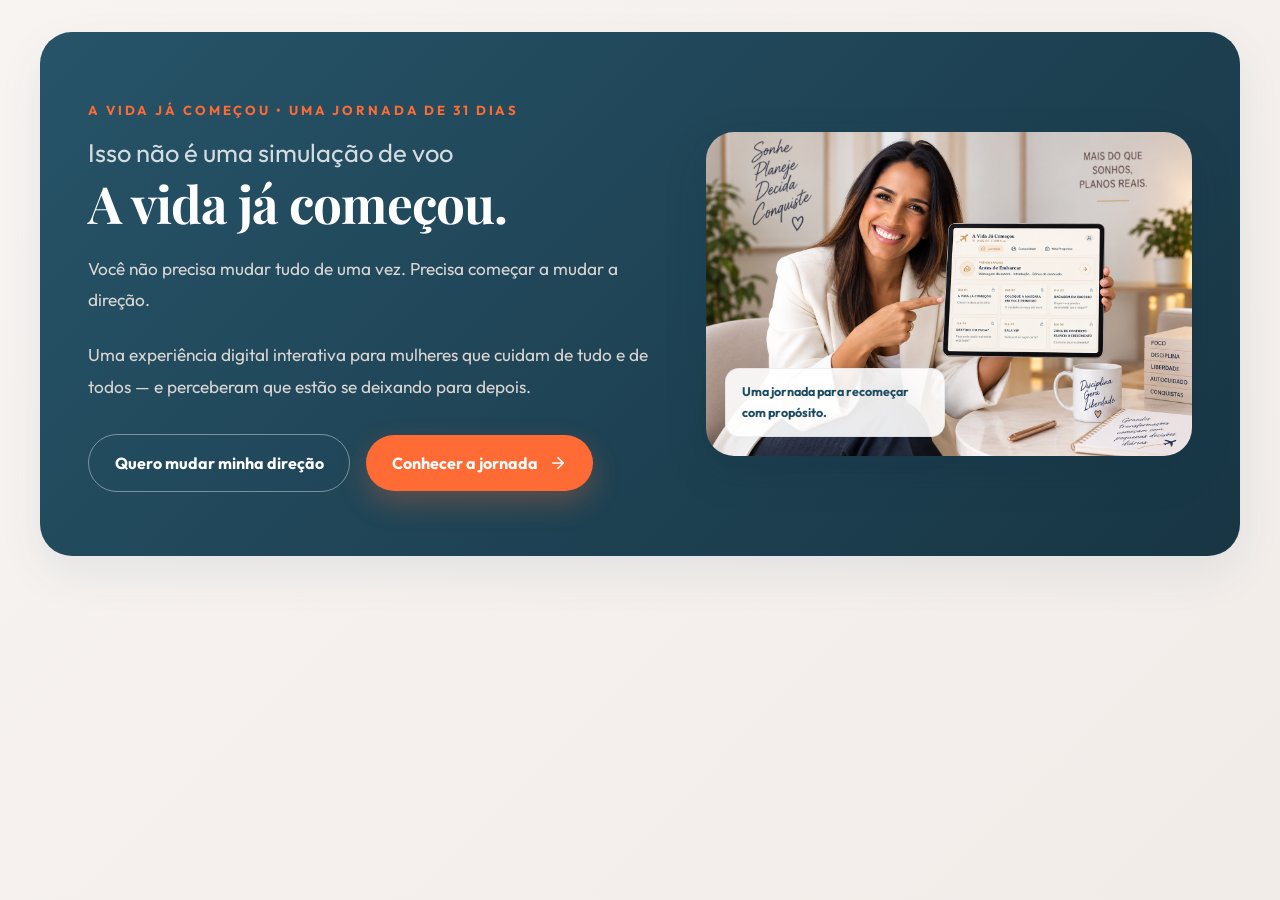
==== a-vida-ja-comecou.html @ b3e2e13f "cria seção 1 da página A Vida já Começou" ====
<!DOCTYPE html>
<html lang="pt-BR">
<head>
  <meta charset="UTF-8">
  <meta name="viewport" content="width=device-width, initial-scale=1.0">
  <title>A Vida já Começou</title>
  <link rel="preconnect" href="https://fonts.googleapis.com">
  <link rel="preconnect" href="https://fonts.gstatic.com" crossorigin>
  <link href="https://fonts.googleapis.com/css2?family=Outfit:wght@300;400;500;600;700;800&family=Playfair+Display:wght@600;700;800&display=swap" rel="stylesheet">
  <link rel="stylesheet" href="css/style.css">
  <style>
    :root {
      --accent: #FF6B35;
      --charcoal: #1E4D63;
      --charcoal-deep: #0F2E3D;
      --parchment: #F2E9E4;
      --parchment-light: #FAF6F4;
      --text-body: #2B4552;
      --text-muted: #5B7280;
      --white: #FFFFFF;
      --shadow-soft: 0 18px 45px rgba(30, 77, 99, 0.08);
    }

    * {
      box-sizing: border-box;
    }

    html {
      scroll-behavior: smooth;
    }

    body {
      margin: 0;
      font-family: 'Outfit', sans-serif;
      background: linear-gradient(135deg, #f8f4f2 0%, #f1ece8 100%);
      color: var(--text-body);
    }

    a {
      text-decoration: none;
    }

    .journey-page {
      min-height: 100vh;
      padding: 2rem 1.5rem 4rem;
    }

    .container-journey {
      max-width: 1200px;
      margin: 0 auto;
    }

    .journey-hero {
      background: linear-gradient(135deg, rgba(30, 77, 99, 0.96), rgba(15, 46, 61, 0.96));
      border-radius: 32px;
      padding: 4rem 3rem;
      box-shadow: var(--shadow-soft);
      overflow: hidden;
    }

    .journey-grid {
      display: grid;
      grid-template-columns: 1.08fr 0.92fr;
      gap: 3rem;
      align-items: center;
    }

    .journey-label {
      display: inline-block;
      margin-bottom: 1.1rem;
      font-size: 0.82rem;
      letter-spacing: 0.22em;
      text-transform: uppercase;
      font-weight: 700;
      color: var(--accent);
    }

    .journey-title {
      margin: 0;
      color: var(--white);
      font-family: 'Playfair Display', Georgia, serif;
      font-weight: 700;
      line-height: 1.08;
      letter-spacing: -0.04em;
    }

    .journey-title .lead {
      display: block;
      font-size: clamp(1.1rem, 2vw, 1.6rem);
      font-family: 'Outfit', sans-serif;
      letter-spacing: 0;
      font-weight: 400;
      color: rgba(255, 255, 255, 0.8);
      margin-bottom: 0.7rem;
    }

    .journey-title .main {
      display: block;
      font-size: clamp(2.2rem, 4vw, 4rem);
      color: var(--white);
      line-height: 1;
    }

    .journey-copy {
      margin-top: 1.5rem;
      max-width: 580px;
      color: rgba(242, 233, 228, 0.88);
      font-size: 1.08rem;
      line-height: 1.8;
    }

    .journey-copy strong {
      color: var(--white);
      font-weight: 700;
    }

    .journey-cta-wrap {
      margin-top: 2rem;
      display: flex;
      align-items: center;
      gap: 1rem;
      flex-wrap: wrap;
    }

    .journey-cta-group {
      display: flex;
      align-items: center;
      gap: 1rem;
      flex-wrap: wrap;
    }

    .journey-cta-text {
      font-size: 1.05rem;
      font-weight: 600;
      color: var(--white);
      letter-spacing: 0.01em;
    }

    .journey-button,
    .journey-button-secondary {
      display: inline-flex;
      align-items: center;
      justify-content: center;
      gap: 0.7rem;
      padding: 0.95rem 1.6rem;
      border-radius: 999px;
      font-weight: 700;
      transition: transform 0.25s ease, box-shadow 0.25s ease;
    }

    .journey-button {
      background: var(--accent);
      color: var(--white);
      box-shadow: 0 12px 28px rgba(255, 107, 53, 0.28);
    }

    .journey-button-secondary {
      background: transparent;
      border: 1px solid rgba(255, 255, 255, 0.4);
      color: var(--white);
    }

    .journey-button:hover,
    .journey-button-secondary:hover {
      transform: translateY(-2px);
    }

    .journey-button:hover {
      box-shadow: 0 18px 34px rgba(255, 107, 53, 0.35);
    }

    .journey-button-secondary:hover {
      background: rgba(255, 255, 255, 0.06);
    }

    .journey-visual {
      position: relative;
    }

    .journey-visual img {
      width: 100%;
      height: auto;
      max-height: 520px;
      object-fit: contain;
      border-radius: 28px;
      display: block;
      box-shadow: 0 16px 42px rgba(15, 46, 61, 0.18);
    }

    .journey-badge {
      position: absolute;
      left: 1.2rem;
      bottom: 1.2rem;
      background: rgba(255, 255, 255, 0.9);
      border: 1px solid rgba(30, 77, 99, 0.08);
      color: var(--charcoal);
      border-radius: 14px;
      padding: 0.8rem 1rem;
      font-size: 0.78rem;
      font-weight: 700;
      max-width: 220px;
      box-shadow: 0 10px 32px rgba(30, 77, 99, 0.08);
    }

    @media (max-width: 980px) {
      .journey-grid {
        grid-template-columns: 1fr;
      }

      .journey-visual {
        order: -1;
      }
    }

    @media (max-width: 640px) {
      .journey-hero {
        padding: 2.5rem 1.25rem;
      }

      .journey-cta-wrap,
      .journey-cta-group {
        align-items: flex-start;
        flex-direction: column;
      }

      .journey-button,
      .journey-button-secondary {
        width: 100%;
      }
    }
  </style>
</head>
<body>
  <main class="journey-page">
    <div class="container-journey">
      <section class="journey-hero">
        <div class="journey-grid">
          <div class="journey-copy-wrap">
            <span class="journey-label">A vida já começou • uma jornada de 31 dias</span>

            <h1 class="journey-title">
              <span class="lead">Isso não é uma simulação de voo</span>
              <span class="main">A vida já começou.</span>
            </h1>

            <p class="journey-copy">
              Você não precisa mudar tudo de uma vez. Precisa começar a mudar a direção.
            </p>

            <p class="journey-copy">
              Uma experiência digital interativa para mulheres que cuidam de tudo e de todos — e perceberam que estão se deixando para depois.
            </p>

            <div class="journey-cta-wrap">
              <div class="journey-cta-group">
                <a href="#escolha-seu-ponto-de-partida" class="journey-button-secondary">
                  <span>Quero mudar minha direção</span>
                </a>
              </div>

              <a href="#a-jornada" class="journey-button">
                <span>Conhecer a jornada</span>
                <svg width="18" height="18" viewBox="0 0 24 24" fill="none" stroke="currentColor" stroke-width="2.2" stroke-linecap="round" stroke-linejoin="round" aria-hidden="true">
                  <line x1="5" y1="12" x2="19" y2="12"></line>
                  <polyline points="12 5 19 12 12 19"></polyline>
                </svg>
              </a>
            </div>
          </div>

          <div class="journey-visual">
            <img src="images/daiane-rosa-autora.png" alt="Daiane Rosa, autora e idealizadora da jornada A Vida já Começou">
            <div class="journey-badge">Uma jornada para recomeçar com propósito.</div>
          </div>
        </div>
      </section>
    </div>
  </main>
</body>
</html>
---- css/style.css ----
:root {
  --accent: #FF6B35;
  --accent-text: #D04F1D;
  --accent-contrast: #FFFFFF;
  --charcoal: #1E4D63;
  --charcoal-deep: #0F2E3D;
  --parchment: #F2E9E4;
  --parchment-light: #FAF6F4;
  --text-dark: #1E4D63;
  --text-body: #2B4552;
  --text-muted: #5B7280;
  --border-subtle: rgba(30, 77, 99, 0.12);
  --font-display: 'Zodiak', 'Playfair Display', Georgia, serif;
  --font-sans: 'Outfit', -apple-system, BlinkMacSystemFont, 'Segoe UI', Roboto, sans-serif;
}

* {
  box-sizing: border-box;
  margin: 0;
  padding: 0;
}

html {
  scroll-behavior: smooth;
}

body {
  font-family: var(--font-sans);
  background-color: var(--parchment);
  color: var(--text-body);
  line-height: 1.65;
  overflow-x: hidden;
  -webkit-font-smoothing: antialiased;
}

h1, h2, h3, h4, .font-serif {
  font-family: var(--font-display);
  font-weight: 700;
  letter-spacing: -0.015em;
  line-height: 1.25;
}

.section-label {
  display: inline-block;
  font-family: var(--font-sans);
  font-size: 0.8125rem;
  font-weight: 700;
  text-transform: uppercase;
  letter-spacing: 0.22em;
  color: var(--accent);
  margin-bottom: 0.875rem;
}

.container-custom {
  width: 100%;
  max-width: 1200px;
  margin-left: auto;
  margin-right: auto;
  padding-left: 1.5rem;
  padding-right: 1.5rem;
}

.btn-desbrava {
  display: inline-flex;
  align-items: center;
  justify-content: center;
  gap: 0.625rem;
  padding: 0.75rem 1.625rem;
  border-radius: 9999px;
  font-family: var(--font-sans);
  font-size: 0.9375rem;
  font-weight: 600;
  text-decoration: none;
  transition: all 0.25s cubic-bezier(0.16, 1, 0.3, 1);
  cursor: pointer;
  border: 1.5px solid transparent;
  line-height: 1.2;
}

.btn-orange {
  background-color: var(--accent);
  color: #FFFFFF !important;
  border-color: var(--accent);
  box-shadow: 0 4px 14px rgba(255, 107, 53, 0.28);
}

.btn-orange:hover {
  background-color: #E85822;
  border-color: #E85822;
  transform: translateY(-2px);
  box-shadow: 0 6px 20px rgba(255, 107, 53, 0.38);
}

.btn-outline-white {
  background-color: transparent;
  color: #FFFFFF !important;
  border-color: rgba(255, 255, 255, 0.75);
  backdrop-filter: blur(4px);
}

.btn-outline-white:hover {
  background-color: #FFFFFF;
  color: var(--charcoal) !important;
  border-color: #FFFFFF;
  transform: translateY(-2px);
}

.site-header {
  position: fixed;
  top: 0;
  left: 0;
  width: 100%;
  z-index: 1000;
  background: rgba(242, 233, 228, 0.9);
  backdrop-filter: blur(10px);
  -webkit-backdrop-filter: blur(10px);
  border-bottom: 1px solid rgba(30, 77, 99, 0.08);
  transition: box-shadow 0.3s ease, background 0.3s ease;
}

.site-header.scrolled {
  box-shadow: 0 10px 30px rgba(15, 46, 61, 0.08);
  background: rgba(242, 233, 228, 0.95);
}

.navbar-inner {
  display: flex;
  align-items: center;
  justify-content: space-between;
  height: 78px;
}

.navbar-logo {
  display: flex;
  align-items: center;
  text-decoration: none;
  border: none;
  outline: none;
  background: transparent;
}

.navbar-logo img {
  height: 64px;
  max-height: 68px;
  width: auto;
  object-fit: contain;
  display: block;
  border: none;
  box-shadow: none;
  background: transparent;
  mix-blend-mode: multiply;
  transition: transform 0.25s ease;
}

.navbar-logo:hover img {
  transform: scale(1.02);
}

.nav-menu {
  display: flex;
  align-items: center;
  gap: 2rem;
  list-style: none;
}

.nav-link {
  font-family: var(--font-sans);
  font-size: 0.9375rem;
  font-weight: 500;
  color: var(--charcoal);
  text-decoration: none;
  position: relative;
  padding: 0.35rem 0;
  transition: color 0.2s ease;
}

.nav-link::after {
  content: '';
  position: absolute;
  bottom: 0;
  left: 0;
  width: 0;
  height: 2px;
  background-color: var(--accent);
  transition: width 0.25s ease;
}

.nav-link:hover {
  color: var(--accent);
}

.nav-link:hover::after {
  width: 100%;
}

.mobile-toggle {
  display: none;
  background: transparent;
  border: none;
  cursor: pointer;
  color: var(--charcoal);
  padding: 0.5rem;
}

.mobile-nav {
  display: none;
  flex-direction: column;
  background-color: var(--parchment);
  padding: 1.25rem 1.5rem 1.75rem;
  border-top: 1px solid var(--border-subtle);
  box-shadow: 0 16px 30px rgba(15, 46, 61, 0.1);
}

.mobile-nav.open {
  display: flex;
}

.mobile-nav a.mobile-link {
  padding: 0.85rem 0;
  font-size: 1.05rem;
  font-weight: 600;
  color: var(--charcoal);
  text-decoration: none;
  border-bottom: 1px solid rgba(30, 77, 99, 0.08);
}

.mobile-nav .mobile-cta {
  margin-top: 1.25rem;
  width: 100%;
}

.hero-section {
  position: relative;
  min-height: 100vh;
  display: flex;
  align-items: center;
  justify-content: center;
  text-align: center;
  padding: 120px 1.5rem 70px;
  background-color: var(--charcoal-deep);
  background-image: url('https://generated-images.adapta.one/daioliveira.rosa%40gmail.com/01a0c99e-682a-778b-a79f-bc52418127b6/2026-09-22T15-38-18-204Z_Original_user_intent_Tool_generated_image_directi.png');
  background-size: cover;
  background-position: center center;
  background-repeat: no-repeat;
}

.hero-overlay {
  position: absolute;
  inset: 0;
  background: linear-gradient(180deg, rgba(15, 46, 61, 0.82) 0%, rgba(15, 46, 61, 0.88) 60%, rgba(15, 46, 61, 0.95) 100%);
  z-index: 1;
}

.hero-content {
  position: relative;
  z-index: 2;
  max-width: 860px;
  margin: 0 auto;
}

.hero-title {
  font-size: clamp(2.25rem, 5vw, 3.75rem);
  color: #FFFFFF;
  margin-bottom: 1.25rem;
  line-height: 1.18;
}

.hero-subtitle {
  font-size: clamp(1rem, 1.7vw, 1.25rem);
  color: rgba(242, 233, 228, 0.9);
  font-weight: 300;
  max-width: 680px;
  margin: 0 auto 2.25rem;
  line-height: 1.65;
}

.hero-actions {
  display: flex;
  flex-wrap: wrap;
  gap: 1rem;
  justify-content: center;
  align-items: center;
}

.section-py {
  padding-top: 5.5rem;
  padding-bottom: 5.5rem;
}

.about-section {
  background-color: var(--parchment-light);
}

.milhas-section {
  position: relative;
}

.milhas-grid {
  display: grid;
  grid-template-columns: 1.15fr 0.85fr;
  gap: 3.5rem;
  align-items: center;
}

.milhas-bullets {
  display: flex;
  flex-direction: column;
  gap: 1.15rem;
  margin: 1.85rem 0 2.25rem;
}

.milhas-bullet-item {
  display: flex;
  align-items: flex-start;
  gap: 1.15rem;
  background: #FFFFFF;
  padding: 1.35rem 1.45rem;
  border-radius: 16px;
  border: 1px solid rgba(30, 77, 99, 0.06);
  box-shadow: 0 8px 24px rgba(30, 77, 99, 0.05);
  transition: transform 0.25s ease, box-shadow 0.25s ease;
}

.milhas-bullet-item:hover {
  transform: translateY(-3px);
  box-shadow: 0 14px 30px rgba(30, 77, 99, 0.09);
}

.milhas-bullet-icon {
  width: 48px;
  height: 48px;
  min-width: 48px;
  border-radius: 50%;
  background: rgba(255, 107, 53, 0.12);
  color: var(--accent);
  display: flex;
  align-items: center;
  justify-content: center;
  flex-shrink: 0;
}

.milhas-bullet-icon svg {
  width: 22px;
  height: 22px;
}

.milhas-bullet-text h4 {
  font-size: 1.1rem;
  color: #1E4D63;
  margin-bottom: 0.3rem;
  font-family: var(--font-sans);
  font-weight: 600;
}

.milhas-bullet-text p {
  font-size: 0.9375rem;
  color: #1E4D63;
  line-height: 1.55;
  font-family: var(--font-sans);
  opacity: 0.9;
}

.btn-milhas-cta {
  padding: 0.95rem 2.25rem;
  font-size: 1.05rem;
  letter-spacing: 0.01em;
  box-shadow: 0 6px 22px rgba(255, 107, 53, 0.35);
}

.milhas-visual-wrapper {
  position: relative;
}

.milhas-visual-wrapper img {
  width: 100%;
  height: 460px;
  object-fit: cover;
  border-radius: 18px;
  box-shadow: 0 12px 28px rgba(30, 77, 99, 0.08);
  display: block;
  background: transparent;
}

.milhas-badge-float {
  position: absolute;
  bottom: -18px;
  left: 20px;
  right: 20px;
  background: #FFFFFF;
  border: 1px solid rgba(30, 77, 99, 0.08);
  color: #1E4D63;
  padding: 1rem 1.25rem;
  border-radius: 16px;
  box-shadow: 0 10px 28px rgba(30, 77, 99, 0.08);
  display: flex;
  align-items: center;
  gap: 0.85rem;
  font-size: 0.925rem;
  font-weight: 600;
  font-family: var(--font-sans);
}

.milhas-badge-icon {
  width: 38px;
  height: 38px;
  min-width: 38px;
  border-radius: 50%;
  background: rgba(255, 107, 53, 0.12);
  color: var(--accent);
  display: flex;
  align-items: center;
  justify-content: center;
  flex-shrink: 0;
}

.what-we-do-grid {
  display: grid;
  grid-template-columns: 1.15fr 0.85fr;
  gap: 3.5rem;
  align-items: center;
}

.stacked-cards {
  display: flex;
  flex-direction: column;
  gap: 1.125rem;
  margin-top: 2rem;
}

.feature-card {
  display: flex;
  align-items: flex-start;
  gap: 1.25rem;
  background: #FFFFFF;
  padding: 1.5rem;
  border-radius: 16px;
  box-shadow: 0 8px 24px rgba(30, 77, 99, 0.05);
  border: 1px solid rgba(30, 77, 99, 0.06);
  transition: transform 0.25s ease, box-shadow 0.25s ease;
}

.feature-card:hover {
  transform: translateY(-3px);
  box-shadow: 0 14px 30px rgba(30, 77, 99, 0.09);
}

.icon-circle {
  width: 48px;
  height: 48px;
  min-width: 48px;
  border-radius: 50%;
  background: rgba(255, 107, 53, 0.12);
  color: var(--accent);
  display: flex;
  align-items: center;
  justify-content: center;
}

.icon-circle svg {
  width: 22px;
  height: 22px;
}

.feature-card-content h3 {
  font-size: 1.15rem;
  color: var(--charcoal);
  margin-bottom: 0.35rem;
}

.feature-card-content p {
  font-size: 0.925rem;
  color: var(--text-muted);
  line-height: 1.55;
}

.photo-wrapper {
  position: relative;
}

.photo-wrapper img {
  width: 100%;
  height: 540px;
  object-fit: cover;
  border-radius: 24px;
  box-shadow: 0 20px 45px rgba(30, 77, 99, 0.14);
  display: block;
}

.badge-float {
  position: absolute;
  bottom: -20px;
  left: 24px;
  right: 24px;
  background-color: var(--accent);
  color: #FFFFFF;
  padding: 1.15rem 1.5rem;
  border-radius: 16px;
  box-shadow: 0 12px 32px rgba(255, 107, 53, 0.35);
  font-weight: 600;
  font-size: 0.975rem;
  display: flex;
  align-items: center;
  gap: 0.875rem;
}

.badge-float svg {
  width: 26px;
  height: 26px;
  flex-shrink: 0;
}

/* POR QUE FAZEMOS — fundo azul da identidade (declaração única) */
.why-section {
  background-color: var(--charcoal);
  color: var(--parchment);
  text-align: center;
  position: relative;
  padding-top: 6.25rem;
  padding-bottom: 6.25rem;
}

.why-content {
  max-width: 780px;
  margin: 0 auto;
}

.why-section .section-label {
  color: var(--accent);
}

.why-title {
  font-family: var(--font-display);
  font-size: clamp(2rem, 3.8vw, 3rem);
  color: var(--parchment);
  margin-bottom: 2rem;
}

.why-paragraphs p {
  font-family: var(--font-sans);
  font-size: 1.125rem;
  color: var(--parchment);
  margin-bottom: 1.35rem;
  font-weight: 300;
  line-height: 1.75;
}

.why-paragraphs p:last-child {
  margin-bottom: 0;
}

.why-section .quote-badge {
  display: inline-block;
  margin-top: 2rem;
  padding: 0.6rem 1.35rem;
  border-radius: 9999px;
  background: rgba(242, 233, 228, 0.1);
  border: 1px solid rgba(242, 233, 228, 0.18);
  color: var(--parchment);
  font-size: 0.875rem;
  font-weight: 500;
  letter-spacing: 0.05em;
}

.for-who-grid {
  display: grid;
  grid-template-columns: repeat(2, 1fr);
  gap: 2rem;
  margin-top: 2.75rem;
}

.for-who-card {
  background: #FFFFFF;
  border-radius: 20px;
  overflow: hidden;
  box-shadow: 0 10px 30px rgba(30, 77, 99, 0.06);
  border: 1px solid rgba(30, 77, 99, 0.06);
  display: flex;
  flex-direction: column;
  transition: transform 0.25s ease, box-shadow 0.25s ease;
}

.for-who-card:hover {
  transform: translateY(-5px);
  box-shadow: 0 18px 40px rgba(30, 77, 99, 0.12);
}

.for-who-img {
  width: 100%;
  height: 310px;
  object-fit: cover;
  object-position: center 20%;
  display: block;
}

.for-who-body {
  padding: 2rem 2.25rem;
}

.for-who-body h3 {
  font-size: 1.5rem;
  color: var(--charcoal);
  margin-bottom: 0.85rem;
}

.for-who-body p {
  font-size: 1rem;
  color: var(--text-muted);
  line-height: 1.65;
}

.method-section {
  background-color: var(--charcoal);
  color: #FFFFFF;
  position: relative;
}

.method-grid {
  display: grid;
  grid-template-columns: repeat(3, 1fr);
  gap: 1.75rem;
  margin-top: 3rem;
}

.method-card {
  background: rgba(255, 255, 255, 0.05);
  backdrop-filter: blur(8px);
  border: 1px solid rgba(255, 255, 255, 0.12);
  border-radius: 20px;
  padding: 2.25rem 1.85rem;
  position: relative;
  transition: transform 0.25s ease, border-color 0.25s ease;
}

.method-card:hover {
  transform: translateY(-5px);
  border-color: rgba(255, 107, 53, 0.6);
  background: rgba(255, 255, 255, 0.08);
}

.step-number {
  font-family: var(--font-display);
  font-size: 3rem;
  color: var(--accent);
  font-weight: 700;
  line-height: 1;
  margin-bottom: 1.25rem;
  display: block;
}

.method-card h3 {
  font-size: 1.35rem;
  color: #FFFFFF;
  margin-bottom: 0.85rem;
}

.method-card p {
  font-size: 0.95rem;
  color: rgba(242, 233, 228, 0.82);
  line-height: 1.65;
  font-weight: 300;
}

.about-header {
  max-width: 720px;
  margin-bottom: 3rem;
}

.about-header h2 {
  font-size: clamp(2rem, 3.5vw, 2.75rem);
  color: var(--charcoal);
  margin-bottom: 1rem;
}

.about-header p {
  font-size: 1.1rem;
  color: var(--text-body);
  line-height: 1.7;
}

.mosaic-grid {
  display: grid;
  grid-template-columns: repeat(4, 1fr);
  gap: 1.25rem;
}

.mosaic-item {
  overflow: hidden;
  border-radius: 18px;
  height: 360px;
  box-shadow: 0 12px 28px rgba(30, 77, 99, 0.08);
  position: relative;
}

.mosaic-item img {
  width: 100%;
  height: 100%;
  object-fit: cover;
  transition: transform 0.4s ease;
  display: block;
}

.mosaic-item:hover img {
  transform: scale(1.05);
}

.project-preview-section {
  background: var(--charcoal);
  border-top: 1px solid var(--border-subtle);
}

.project-preview-copy {
  max-width: 620px;
}

.project-preview-copy .section-label {
  color: var(--accent);
}

.project-preview-title {
  font-size: clamp(2.2rem, 4vw, 3.2rem);
  color: #FFFFFF;
  margin-bottom: 1.5rem;
}

.project-preview-copy p {
  font-size: 1.08rem;
  color: rgba(242, 233, 228, 0.82);
  line-height: 1.8;
  margin-bottom: 1rem;
}

.project-preview-copy p strong {
  color: #FFFFFF;
  font-weight: 700;
}

.project-preview-copy .project-preview-cta {
  margin-top: 1.5rem;
}

.project-preview-badge {
  position: absolute;
  left: 1.25rem;
  bottom: 1.25rem;
  background: rgba(255, 255, 255, 0.92);
  color: var(--charcoal);
  border: 1px solid rgba(30, 77, 99, 0.08);
  border-radius: 14px;
  padding: 0.75rem 1rem;
  box-shadow: 0 12px 28px rgba(30, 77, 99, 0.08);
  font-size: 0.8rem;
  font-weight: 600;
  max-width: 220px;
}

.contact-section {
  background-color: var(--parchment);
}

.contact-layout {
  display: grid;
  grid-template-columns: 1.15fr 0.85fr;
  gap: 3.5rem;
  align-items: start;
}

.contact-form-card {
  background: #FFFFFF;
  padding: 2.5rem;
  border-radius: 24px;
  box-shadow: 0 12px 35px rgba(30, 77, 99, 0.06);
  border: 1px solid rgba(30, 77, 99, 0.08);
}

.form-group {
  margin-bottom: 1.25rem;
}

.form-label {
  display: block;
  font-size: 0.875rem;
  font-weight: 600;
  color: var(--charcoal);
  margin-bottom: 0.4rem;
}

.form-input, .form-textarea {
  width: 100%;
  padding: 0.85rem 1rem;
  border-radius: 10px;
  border: 1.5px solid rgba(30, 77, 99, 0.16);
  background-color: #FAFAFA;
  font-family: var(--font-sans);
  font-size: 0.9375rem;
  color: var(--charcoal);
  outline: none;
  transition: border-color 0.2s ease, box-shadow 0.2s ease;
}

.form-input:focus, .form-textarea:focus {
  border-color: var(--accent);
  box-shadow: 0 0 0 3px rgba(255, 107, 53, 0.16);
  background-color: #FFFFFF;
}

.form-textarea {
  resize: vertical;
  min-height: 120px;
}

.contact-side {
  display: flex;
  flex-direction: column;
  gap: 1.75rem;
}

.specialist-card {
  background: #FFFFFF;
  border-radius: 20px;
  overflow: hidden;
  border: 1px solid rgba(30, 77, 99, 0.08);
  box-shadow: 0 10px 30px rgba(30, 77, 99, 0.06);
}

.specialist-card img {
  width: 100%;
  height: 270px;
  object-fit: cover;
  object-position: center 20%;
  display: block;
}

.specialist-caption {
  padding: 1.25rem 1.5rem;
  background-color: #FFFFFF;
  border-top: 1px solid rgba(30, 77, 99, 0.06);
}

.specialist-caption h4 {
  font-size: 1.1rem;
  color: var(--charcoal);
  margin-bottom: 0.2rem;
}

.specialist-caption p {
  font-size: 0.875rem;
  color: var(--text-muted);
}

.channels-list {
  display: flex;
  flex-direction: column;
  gap: 0.875rem;
}

.channel-item {
  display: flex;
  align-items: center;
  gap: 1rem;
  background: #FFFFFF;
  padding: 1rem 1.25rem;
  border-radius: 14px;
  text-decoration: none;
  color: var(--charcoal);
  border: 1px solid rgba(30, 77, 99, 0.06);
  transition: transform 0.2s ease, border-color 0.2s ease, box-shadow 0.2s ease;
}

.channel-item:hover {
  transform: translateX(4px);
  border-color: var(--accent);
  box-shadow: 0 6px 18px rgba(30, 77, 99, 0.07);
}

.channel-icon {
  width: 40px;
  height: 40px;
  border-radius: 50%;
  background: rgba(30, 77, 99, 0.06);
  display: flex;
  align-items: center;
  justify-content: center;
  color: var(--charcoal);
  flex-shrink: 0;
  transition: background 0.2s, color 0.2s;
}

.channel-item:hover .channel-icon {
  background: var(--accent);
  color: #FFFFFF;
}

.channel-info span {
  display: block;
  font-size: 0.775rem;
  color: var(--text-muted);
  text-transform: uppercase;
  font-weight: 600;
  letter-spacing: 0.05em;
}

.channel-info strong {
  display: block;
  font-size: 0.925rem;
  color: var(--charcoal);
  font-weight: 600;
}

.site-footer {
  background-color: var(--charcoal);
  color: #FFFFFF;
  padding-top: 4.5rem;
  padding-bottom: 2.5rem;
  border-top: 3px solid var(--accent);
}

.footer-top {
  display: flex;
  flex-wrap: wrap;
  justify-content: space-between;
  align-items: flex-start;
  gap: 2.5rem;
  padding-bottom: 3.5rem;
  border-bottom: 1px solid rgba(255, 255, 255, 0.12);
}

.footer-brand {
  max-width: 360px;
}

.footer-logo-badge {
  display: inline-flex;
  align-items: center;
  justify-content: center;
  background-color: var(--parchment-light);
  border-radius: 16px;
  padding: 14px 22px;
  margin-bottom: 1.5rem;
  text-decoration: none;
  box-shadow: 0 6px 20px rgba(0, 0, 0, 0.16);
  transition: transform 0.25s ease, box-shadow 0.25s ease;
}

.footer-logo-badge:hover {
  transform: translateY(-2px);
  box-shadow: 0 10px 26px rgba(0, 0, 0, 0.22);
}

.footer-logo-badge img {
  height: 72px;
  max-height: 76px;
  width: auto;
  object-fit: contain;
  display: block;
  opacity: 0.98;
}

.footer-slogan {
  font-family: var(--font-display);
  font-size: 1.25rem;
  color: #FFFFFF;
  font-style: italic;
  margin-bottom: 0.5rem;
}

.footer-brand p {
  font-size: 0.875rem;
  color: rgba(242, 233, 228, 0.7);
}

.footer-nav h5, .footer-social h5 {
  font-size: 0.925rem;
  font-family: var(--font-sans);
  font-weight: 600;
  text-transform: uppercase;
  letter-spacing: 0.15em;
  color: var(--accent);
  margin-bottom: 1.25rem;
}

.footer-nav ul {
  list-style: none;
  display: flex;
  flex-direction: column;
  gap: 0.75rem;
}

.footer-nav a {
  color: rgba(242, 233, 228, 0.8);
  text-decoration: none;
  font-size: 0.925rem;
  transition: color 0.2s;
}

.footer-nav a:hover {
  color: #FFFFFF;
}

.social-links {
  display: flex;
  gap: 0.875rem;
}

.social-btn {
  width: 42px;
  height: 42px;
  border-radius: 50%;
  background: rgba(255, 255, 255, 0.08);
  display: flex;
  align-items: center;
  justify-content: center;
  color: #FFFFFF;
  text-decoration: none;
  transition: background 0.2s, transform 0.2s;
}

.social-btn:hover {
  background: var(--accent);
  transform: translateY(-2px);
}

.footer-bottom {
  padding-top: 2rem;
  display: flex;
  flex-wrap: wrap;
  justify-content: space-between;
  align-items: center;
  gap: 1rem;
  font-size: 0.825rem;
  color: rgba(242, 233, 228, 0.6);
}

.fade-up-init {
  opacity: 0;
  transform: translateY(24px);
  transition: opacity 0.7s cubic-bezier(0.16, 1, 0.3, 1), transform 0.7s cubic-bezier(0.16, 1, 0.3, 1);
}

.fade-up-in {
  opacity: 1;
  transform: translateY(0);
}

.form-success-banner {
  display: none;
  padding: 1rem 1.25rem;
  border-radius: 12px;
  background: rgba(30, 77, 99, 0.08);
  border: 1px solid var(--charcoal);
  color: var(--charcoal);
  margin-bottom: 1.25rem;
  font-size: 0.925rem;
}

.section-surface-cream {
  background-color: var(--parchment);
}

.section-surface-cream-light {
  background-color: var(--parchment-light);
  border-top: 1px solid var(--border-subtle);
}

.section-heading {
  text-align: center;
  max-width: 680px;
  margin: 0 auto;
}

.section-heading--spaced {
  margin-bottom: 3.5rem;
}

.section-title {
  font-size: clamp(2rem, 3.5vw, 2.75rem);
  color: var(--charcoal);
  margin-bottom: 1.15rem;
}

.section-title--light {
  color: #FFFFFF;
}

.section-copy {
  font-size: 1.05rem;
  color: var(--text-body);
  line-height: 1.65;
}

.section-copy--lead {
  line-height: 1.7;
}

.section-copy--muted {
  color: var(--text-muted);
  font-size: 1.05rem;
  margin-top: 0.5rem;
}

.section-title--contact {
  font-size: clamp(2.2rem, 3.8vw, 3rem);
  color: var(--charcoal);
}

.form-button-submit {
  width: 100%;
  padding: 0.95rem;
}

@media (max-width: 991px) {
  .what-we-do-grid {
    grid-template-columns: 1fr;
    gap: 2.5rem;
  }
  .photo-wrapper img {
    height: 420px;
  }
  .contact-layout {
    grid-template-columns: 1fr;
    gap: 2.5rem;
  }
  .mosaic-grid {
    grid-template-columns: repeat(2, 1fr);
  }
  .mosaic-item {
    height: 300px;
  }
  .nav-menu, .nav-cta-btn {
    display: none;
  }
  .mobile-toggle {
    display: flex;
  }
}

@media (max-width: 768px) {
  .navbar-logo img {
    height: 52px;
    max-height: 54px;
  }
  .section-py {
    padding-top: 4rem;
    padding-bottom: 4rem;
  }
  .for-who-grid, .method-grid {
    grid-template-columns: 1fr;
  }
  .hero-section {
    padding-top: 110px;
  }
  .footer-top {
    flex-direction: column;
  }
  .footer-bottom {
    flex-direction: column;
    align-items: flex-start;
  }
}

@media (max-width: 980px) {
  .milhas-grid {
    grid-template-columns: 1fr;
  }

  .milhas-visual-wrapper {
    order: 0;
  }

  .milhas-badge-float {
    position: static;
    max-width: 100%;
    margin-top: 1rem;
  }

  .btn-milhas-cta {
    width: 100%;
  }
}

@media (max-width: 560px) {
  .milhas-bullet-item {
    flex-direction: column;
    align-items: flex-start;
  }

  .milhas-bullet-icon {
    width: 46px;
    height: 46px;
  }

  .milhas-badge-float {
    flex-direction: column;
    align-items: flex-start;
    padding: 0.85rem 0.9rem;
  }

  .milhas-bullet-text h4 {
    font-size: 1rem;
  }

  .milhas-bullet-text p {
    font-size: 0.95rem;
  }
}

.project-preview-grid {
  display: grid;
  grid-template-columns: 0.9fr 1.1fr;
  gap: 3rem;
  align-items: center;
}

.project-preview-visual {
  order: -1;
}

.project-preview-visual img {
  width: 100%;
  height: 100%;
  min-height: 420px;
  object-fit: cover;
  border-radius: 24px;
  box-shadow: 0 18px 48px rgba(30, 77, 99, 0.12);
  display: block;
}
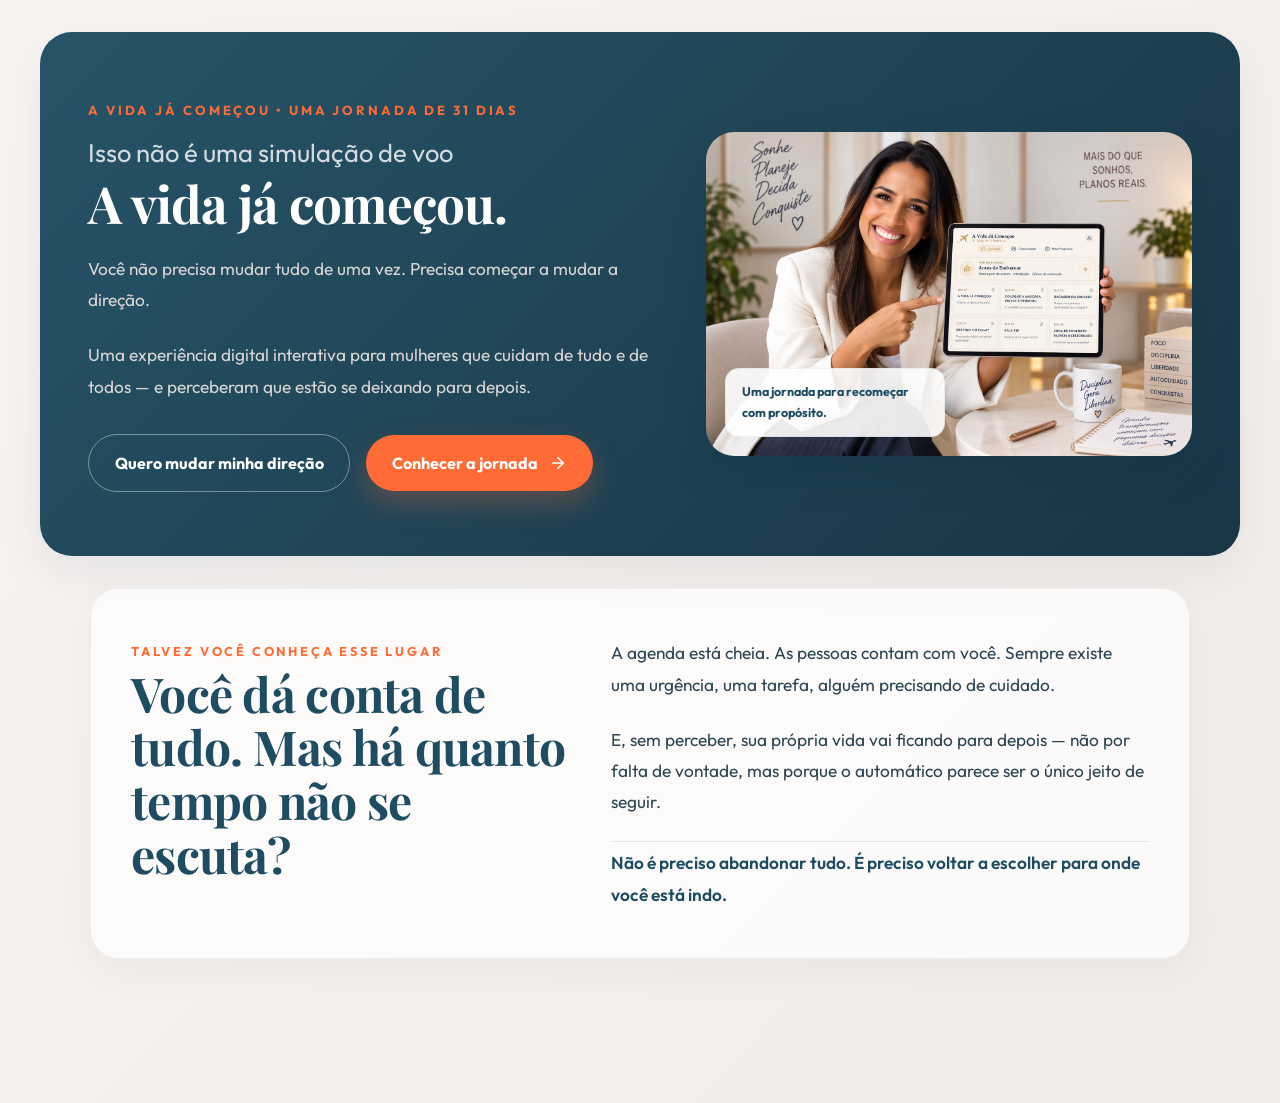
==== commit f361565c: "cria seção 2 da página A Vida já Começou" ====
--- a/a-vida-ja-comecou.html
+++ b/a-vida-ja-comecou.html
@@ -202,6 +202,67 @@
       box-shadow: 0 10px 32px rgba(30, 77, 99, 0.08);
     }
 
+    .journey-problem {
+      padding: 2rem 1.5rem 5rem;
+    }
+
+    .journey-problem-inner {
+      max-width: 1100px;
+      margin: 0 auto;
+      background: rgba(255, 255, 255, 0.72);
+      border: 1px solid rgba(30, 77, 99, 0.08);
+      border-radius: 28px;
+      padding: 3rem 2.5rem;
+      box-shadow: 0 12px 36px rgba(30, 77, 99, 0.05);
+      display: grid;
+      grid-template-columns: 0.9fr 1.1fr;
+      gap: 2.5rem;
+      align-items: start;
+    }
+
+    .journey-problem-left,
+    .journey-problem-right {
+      display: grid;
+      gap: 1.2rem;
+    }
+
+    .journey-problem-label {
+      display: inline-block;
+      font-size: 0.8rem;
+      letter-spacing: 0.22em;
+      text-transform: uppercase;
+      font-weight: 700;
+      color: var(--accent);
+      margin-bottom: 0.25rem;
+    }
+
+    .journey-problem h2 {
+      margin: 0;
+      font-family: 'Playfair Display', Georgia, serif;
+      font-size: clamp(2rem, 4vw, 3rem);
+      color: var(--charcoal);
+      line-height: 1.12;
+    }
+
+    .journey-problem-text {
+      display: grid;
+      gap: 1.5rem;
+    }
+
+    .journey-problem-text p {
+      margin: 0;
+      font-size: 1.08rem;
+      line-height: 1.8;
+      color: var(--text-body);
+    }
+
+    .journey-problem-text p:last-child {
+      padding-top: 0.35rem;
+      border-top: 1px solid rgba(30, 77, 99, 0.12);
+      font-weight: 600;
+      color: var(--charcoal);
+    }
+
     @media (max-width: 980px) {
       .journey-grid {
         grid-template-columns: 1fr;
@@ -209,6 +270,10 @@
 
       .journey-visual {
         order: -1;
+      }
+
+      .journey-problem-inner {
+        grid-template-columns: 1fr;
       }
     }
 
@@ -226,6 +291,10 @@
       .journey-button,
       .journey-button-secondary {
         width: 100%;
+      }
+
+      .journey-problem-inner {
+        padding: 2.2rem 1.3rem;
       }
     }
   </style>
@@ -274,6 +343,27 @@
           </div>
         </div>
       </section>
+
+      <section class="journey-problem" id="talvez-voce-conheca-esse-lugar">
+        <div class="journey-problem-inner">
+          <div class="journey-problem-left">
+            <div>
+              <span class="journey-problem-label">Talvez você conheça esse lugar</span>
+              <h2>Você dá conta de tudo. Mas há quanto tempo não se escuta?</h2>
+            </div>
+          </div>
+
+          <div class="journey-problem-right">
+            <div class="journey-problem-text">
+              <p>A agenda está cheia. As pessoas contam com você. Sempre existe uma urgência, uma tarefa, alguém precisando de cuidado.</p>
+
+              <p>E, sem perceber, sua própria vida vai ficando para depois — não por falta de vontade, mas porque o automático parece ser o único jeito de seguir.</p>
+
+              <p>Não é preciso abandonar tudo. É preciso voltar a escolher para onde você está indo.</p>
+            </div>
+          </div>
+        </div>
+      </section>
     </div>
   </main>
 </body>
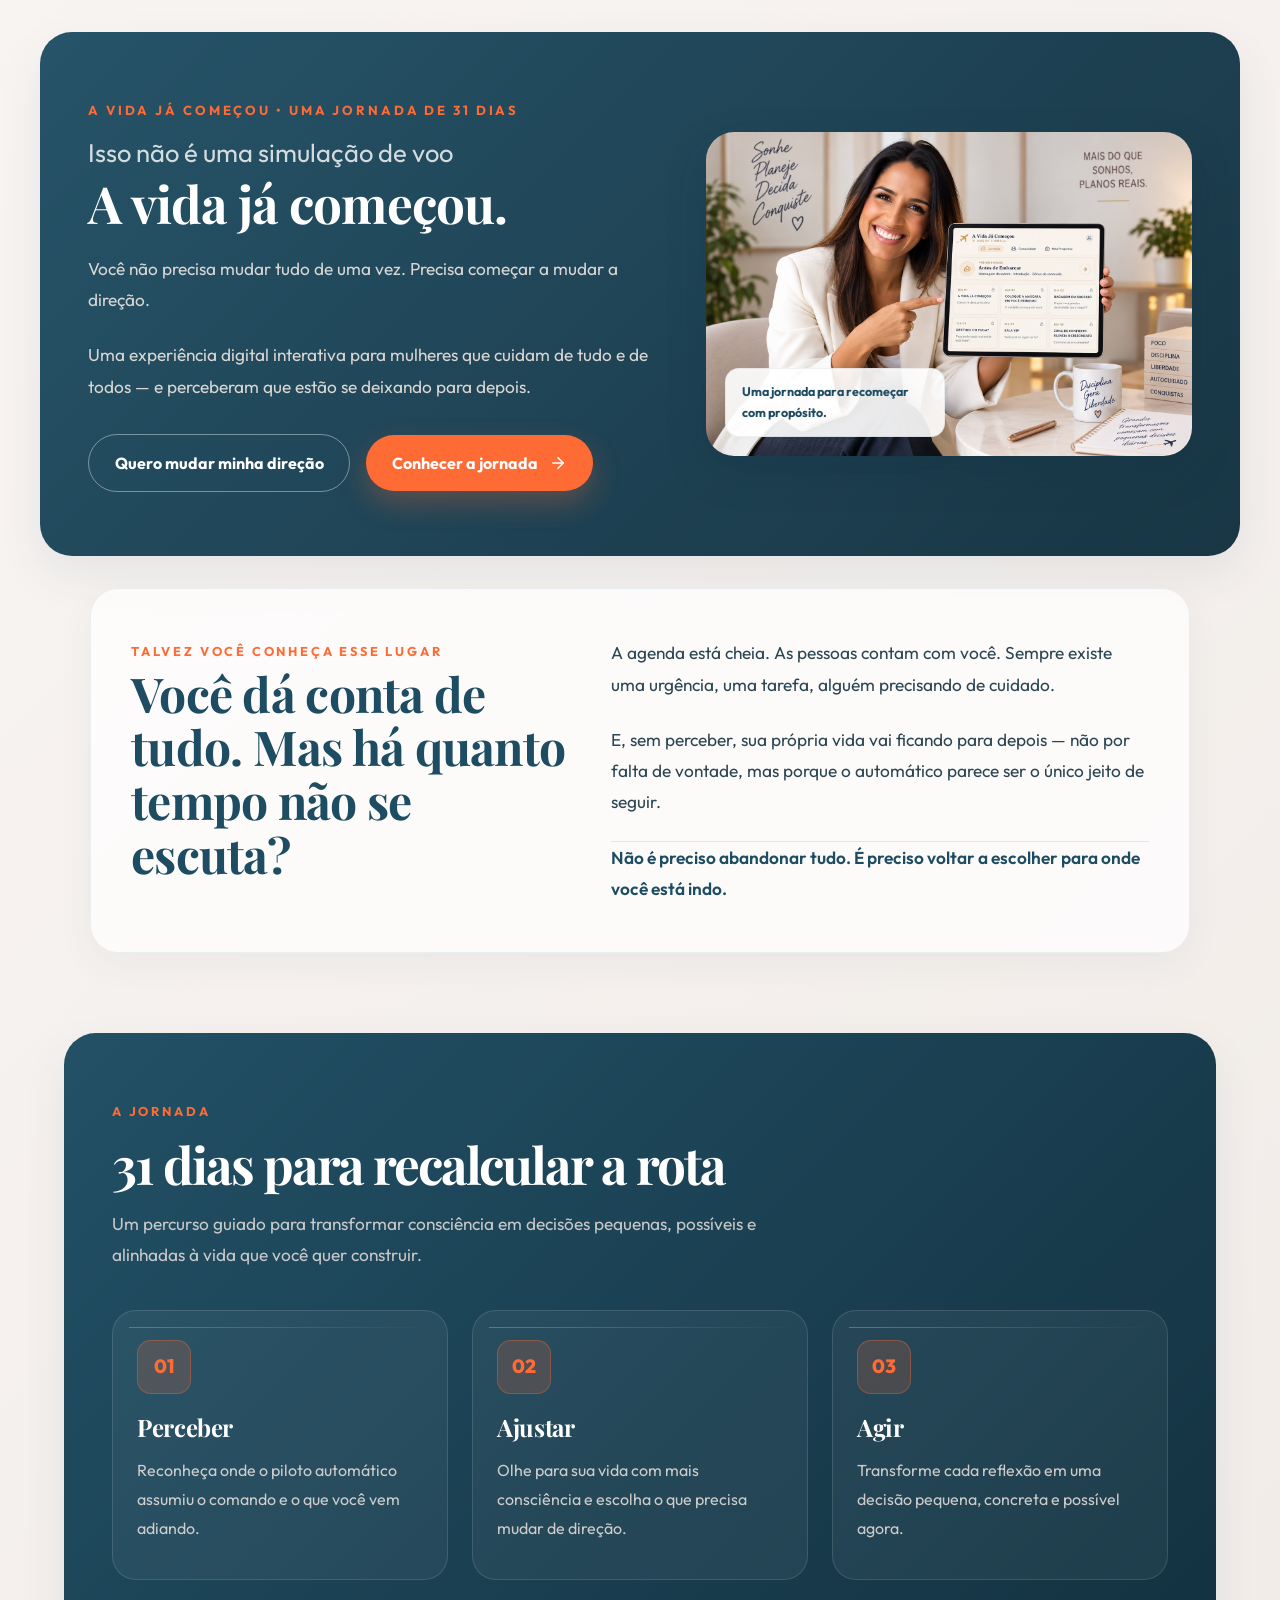
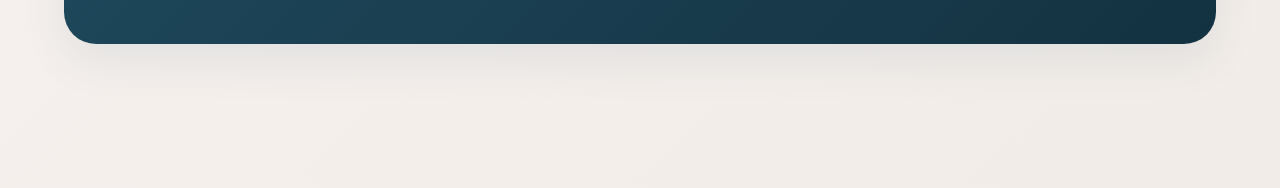
==== commit 176d8a8d: "cria seção 3 da página A Vida já Começou" ====
--- a/a-vida-ja-comecou.html
+++ b/a-vida-ja-comecou.html
@@ -257,12 +257,111 @@
     }
 
     .journey-problem-text p:last-child {
-      padding-top: 0.35rem;
       border-top: 1px solid rgba(30, 77, 99, 0.12);
       font-weight: 600;
       color: var(--charcoal);
     }
 
+    .journey-path {
+      padding: 0 1.5rem 5rem;
+    }
+
+    .journey-path-inner {
+      max-width: 1200px;
+      margin: 0 auto;
+      background: linear-gradient(135deg, rgba(30, 77, 99, 0.98), rgba(15, 46, 61, 0.98));
+      border-radius: 32px;
+      padding: 4rem 3rem;
+      box-shadow: var(--shadow-soft);
+      color: var(--white);
+    }
+
+    .journey-path-head {
+      max-width: 760px;
+      margin-bottom: 2.5rem;
+    }
+
+    .journey-path-label {
+      display: inline-block;
+      margin-bottom: 0.9rem;
+      font-size: 0.8rem;
+      letter-spacing: 0.22em;
+      text-transform: uppercase;
+      font-weight: 700;
+      color: var(--accent);
+    }
+
+    .journey-path h2 {
+      margin: 0 0 1rem;
+      font-family: 'Playfair Display', Georgia, serif;
+      font-size: clamp(2.2rem, 4vw, 3.4rem);
+      line-height: 1.08;
+      letter-spacing: -0.04em;
+      color: var(--white);
+    }
+
+    .journey-path-intro {
+      margin: 0;
+      max-width: 720px;
+      color: rgba(242, 233, 228, 0.8);
+      font-size: 1.08rem;
+      line-height: 1.8;
+    }
+
+    .journey-steps {
+      display: grid;
+      grid-template-columns: repeat(3, minmax(0, 1fr));
+      gap: 1.5rem;
+      margin-top: 2rem;
+    }
+
+    .journey-step {
+      position: relative;
+      background: rgba(255, 255, 255, 0.05);
+      border: 1px solid rgba(255, 255, 255, 0.12);
+      border-radius: 24px;
+      padding: 1.8rem 1.5rem 1.5rem;
+      min-height: 270px;
+    }
+
+    .journey-step-number {
+      display: inline-flex;
+      align-items: center;
+      justify-content: center;
+      width: 54px;
+      height: 54px;
+      border-radius: 14px;
+      background: rgba(255, 107, 53, 0.18);
+      border: 1px solid rgba(255, 107, 53, 0.35);
+      color: var(--accent);
+      font-size: 1.2rem;
+      font-weight: 800;
+      margin-bottom: 1.2rem;
+    }
+
+    .journey-step h3 {
+      margin: 0 0 0.9rem;
+      font-size: 1.5rem;
+      line-height: 1.2;
+      color: var(--white);
+    }
+
+    .journey-step p {
+      margin: 0;
+      color: rgba(242, 233, 228, 0.82);
+      line-height: 1.8;
+      font-size: 1rem;
+    }
+
+    .journey-step::after {
+      content: "";
+      position: absolute;
+      inset: 1rem 1rem auto 1rem;
+      height: 1px;
+      background: linear-gradient(90deg, rgba(255, 107, 53, 0.75), rgba(255, 255, 255, 0));
+      opacity: 0.8;
+    }
+
     @media (max-width: 980px) {
       .journey-grid {
         grid-template-columns: 1fr;
@@ -273,6 +372,10 @@
       }
 
       .journey-problem-inner {
+        grid-template-columns: 1fr;
+      }
+
+      .journey-steps {
         grid-template-columns: 1fr;
       }
     }
@@ -295,6 +398,10 @@
 
       .journey-problem-inner {
         padding: 2.2rem 1.3rem;
+      }
+
+      .journey-path-inner {
+        padding: 2.5rem 1.3rem;
       }
     }
   </style>
@@ -364,6 +471,36 @@
           </div>
         </div>
       </section>
+
+      <section class="journey-path" id="a-jornada">
+        <div class="journey-path-inner">
+          <div class="journey-path-head">
+            <span class="journey-path-label">A jornada</span>
+            <h2>31 dias para recalcular a rota</h2>
+            <p class="journey-path-intro">Um percurso guiado para transformar consciência em decisões pequenas, possíveis e alinhadas à vida que você quer construir.</p>
+          </div>
+
+          <div class="journey-steps">
+            <article class="journey-step">
+              <div class="journey-step-number">01</div>
+              <h3>Perceber</h3>
+              <p>Reconheça onde o piloto automático assumiu o comando e o que você vem adiando.</p>
+            </article>
+
+            <article class="journey-step">
+              <div class="journey-step-number">02</div>
+              <h3>Ajustar</h3>
+              <p>Olhe para sua vida com mais consciência e escolha o que precisa mudar de direção.</p>
+            </article>
+
+            <article class="journey-step">
+              <div class="journey-step-number">03</div>
+              <h3>Agir</h3>
+              <p>Transforme cada reflexão em uma decisão pequena, concreta e possível agora.</p>
+            </article>
+          </div>
+        </div>
+      </section>
     </div>
   </main>
 </body>
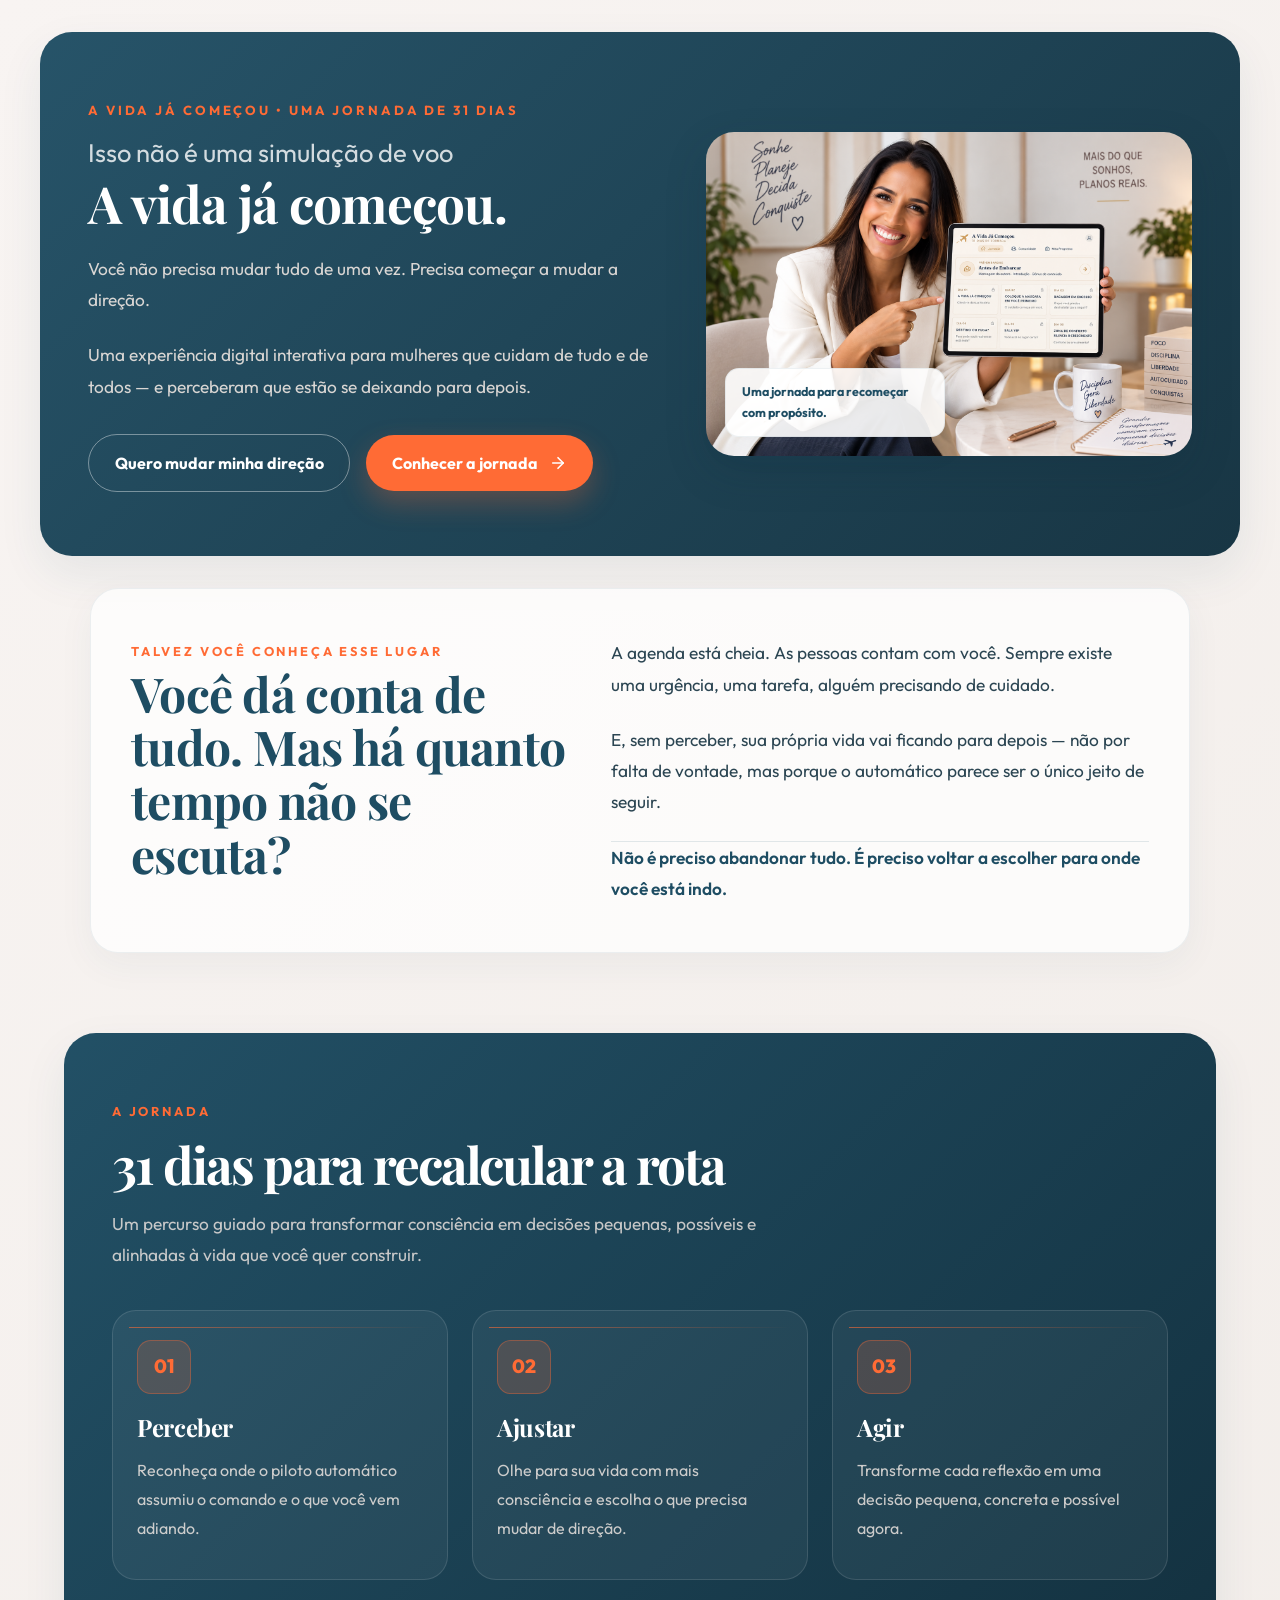
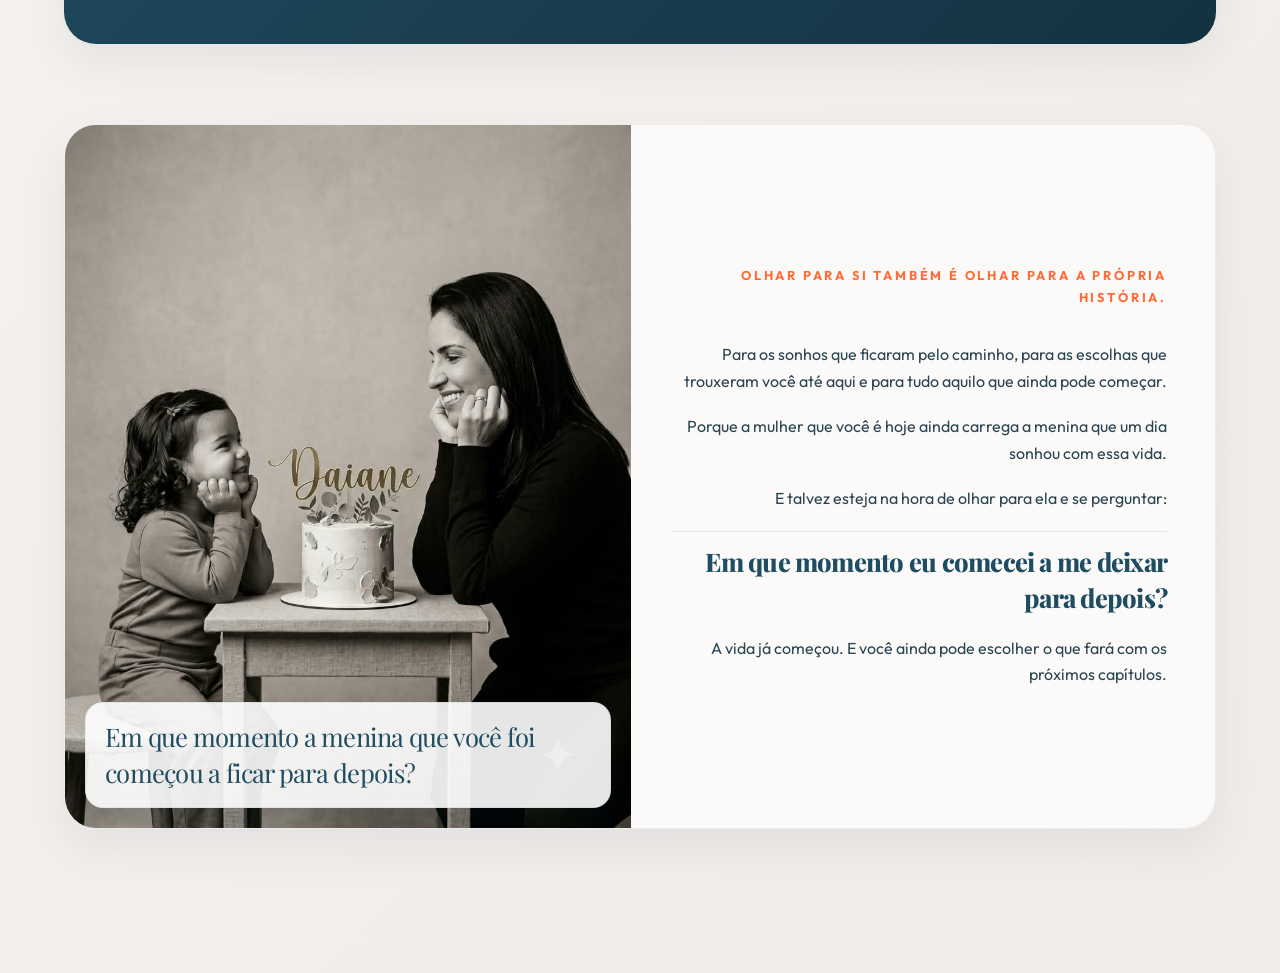
==== commit 7dd61e9a: "cria seção 4 da página A Vida já Começou" ====
--- a/a-vida-ja-comecou.html
+++ b/a-vida-ja-comecou.html
@@ -281,7 +281,7 @@
       margin-bottom: 2.5rem;
     }
 
-    .journey-path-label {
+    .journey-path-label, .journey-self-path-label {
       display: inline-block;
       margin-bottom: 0.9rem;
       font-size: 0.8rem;
@@ -362,6 +362,78 @@
       opacity: 0.8;
     }
 
+    .journey-self-history {
+      padding: 0 1.5rem 5rem;
+    }
+
+    .journey-self-history-inner {
+      max-width: 1200px;
+      margin: 0 auto;
+      display: grid;
+      grid-template-columns: 1.02fr 0.98fr;
+      gap: 2.5rem;
+      align-items: center;
+      background: rgba(255, 255, 255, 0.7);
+      border: 1px solid rgba(30, 77, 99, 0.08);
+      border-radius: 32px;
+      box-shadow: var(--shadow-soft);
+      overflow: hidden;
+    }
+
+    .journey-self-history-visual {
+      position: relative;
+      min-height: 620px;
+    }
+
+    .journey-self-history-visual img {
+      width: 100%;
+      height: 100%;
+      object-fit: cover;
+      display: block;
+      min-height: 620px;
+    }
+
+    .journey-self-history-quote {
+      position: absolute;
+      left: 1.25rem;
+      right: 1.25rem;
+      bottom: 1.25rem;
+      background: rgba(255, 255, 255, 0.9);
+      border: 1px solid rgba(30, 77, 99, 0.08);
+      border-radius: 18px;
+      padding: 1rem 1.2rem;
+      color: var(--charcoal);
+      font-family: 'Playfair Display', Georgia, serif;
+      font-size: clamp(1.2rem, 2vw, 1.7rem);
+      line-height: 1.4;
+      letter-spacing: -0.03em;
+      box-shadow: 0 14px 24px rgba(30, 77, 99, 0.1);
+    }
+
+    .journey-self-history-copy {
+      padding: 3rem 3rem 3rem 0;
+      display: grid;
+      gap: 1.2rem;
+      text-align: right;
+    }
+
+    .journey-self-history-copy h2,
+    .journey-self-history-copy p,
+    .journey-self-history-copy .journey-self-history-highlight {
+      text-align: right;
+    }
+
+    .journey-self-history-copy .journey-self-history-highlight {
+      padding-top: 0.75rem;
+      border-top: 1px solid rgba(30, 77, 99, 0.12);
+      font-size: clamp(1.3rem, 2vw, 2rem);
+      line-height: 1.4;
+      font-weight: 800;
+      color: var(--charcoal);
+      font-family: 'Playfair Display', Georgia, serif;
+      letter-spacing: -0.03em;
+    }
+
     @media (max-width: 980px) {
       .journey-grid {
         grid-template-columns: 1fr;
@@ -377,6 +449,14 @@
 
       .journey-steps {
         grid-template-columns: 1fr;
+      }
+
+      .journey-self-history-inner {
+        grid-template-columns: 1fr;
+      }
+
+      .journey-self-history-copy {
+        padding: 0 1.5rem 2.5rem;
       }
     }
 
@@ -402,6 +482,15 @@
 
       .journey-path-inner {
         padding: 2.5rem 1.3rem;
+      }
+
+      .journey-self-history {
+        padding: 0 1rem 4rem;
+      }
+
+      .journey-self-history-visual,
+      .journey-self-history-visual img {
+        min-height: 420px;
       }
     }
   </style>
@@ -501,6 +590,29 @@
           </div>
         </div>
       </section>
+
+      <section class="journey-self-history" id="olhar-para-si">
+        <div class="journey-self-history-inner">
+          <div class="journey-self-history-visual">
+            <img src="images/daiane-e-menina.png" alt="Daiane Rosa com a menina que ela foi">
+            <div class="journey-self-history-quote">Em que momento a menina que você foi começou a ficar para depois?</div>
+          </div>
+
+          <div class="journey-self-history-copy">
+            <span class="journey-self-path-label">Olhar para si também é olhar para a própria história.</span>
+
+            <p>Para os sonhos que ficaram pelo caminho, para as escolhas que trouxeram você até aqui e para tudo aquilo que ainda pode começar.</p>
+
+            <p>Porque a mulher que você é hoje ainda carrega a menina que um dia sonhou com essa vida.</p>
+
+            <p>E talvez esteja na hora de olhar para ela e se perguntar:</p>
+
+            <p class="journey-self-history-highlight">Em que momento eu comecei a me deixar para depois?</p>
+
+            <p>A vida já começou. E você ainda pode escolher o que fará com os próximos capítulos.</p>
+          </div>
+        </div>
+      </section>
     </div>
   </main>
 </body>
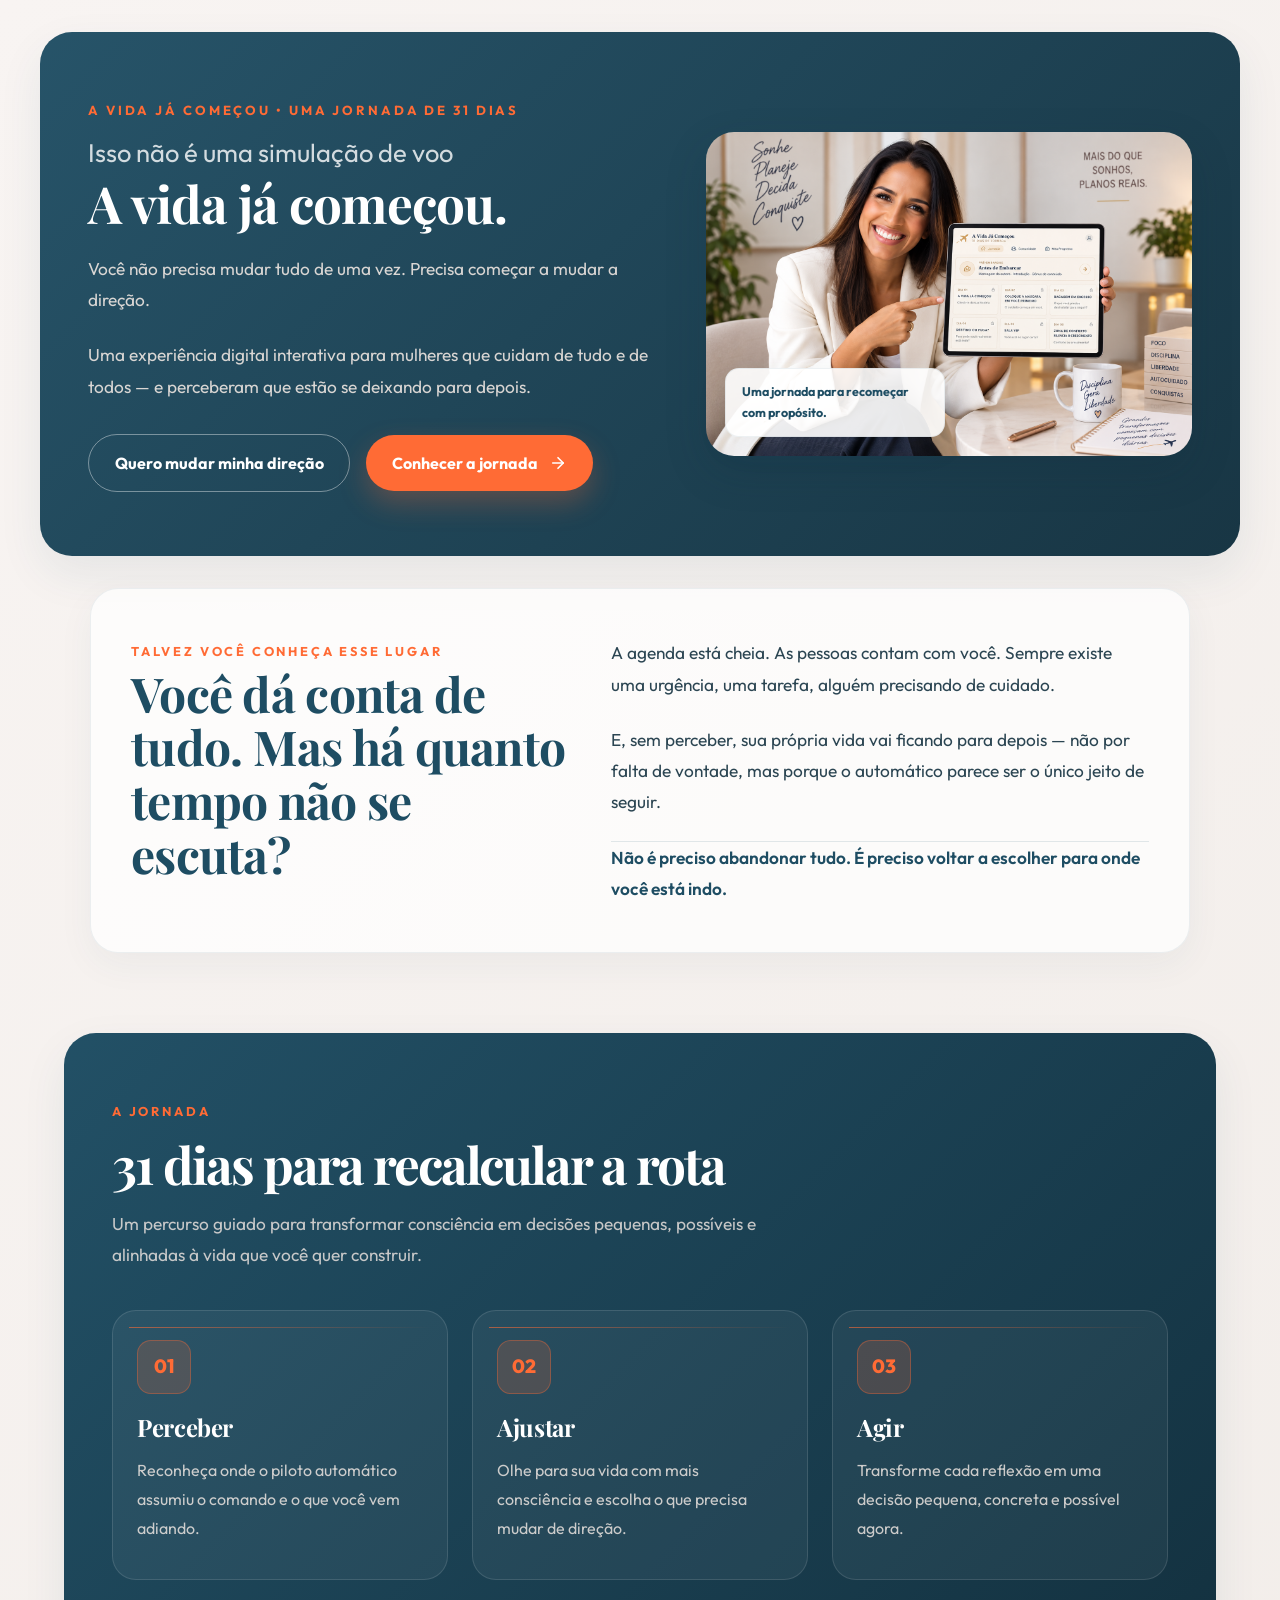
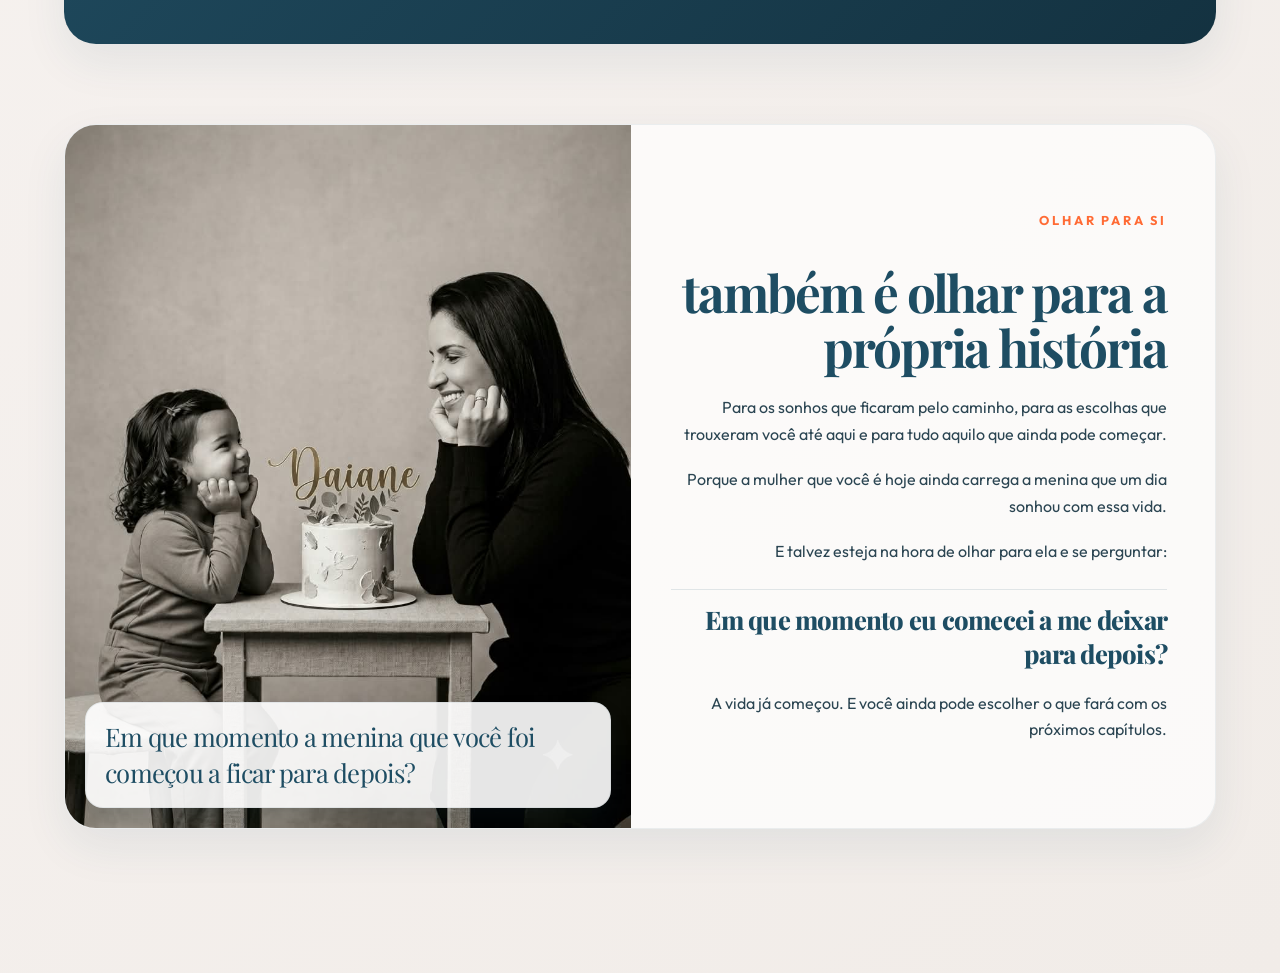
==== commit 1552727e: "ajustes de css na seção 4 da página A Vida já Começou" ====
--- a/a-vida-ja-comecou.html
+++ b/a-vida-ja-comecou.html
@@ -417,6 +417,27 @@
       text-align: right;
     }
 
+    .journey-self-path-label {
+      display: inline-block;
+      margin-bottom: 0.9rem;
+      font-size: 0.8rem;
+      letter-spacing: 0.22em;
+      text-transform: uppercase;
+      font-weight: 700;
+      color: var(--accent);
+      text-align: right;
+    }
+
+    .journey-self-history-copy h2 {
+      margin: 0;
+      font-family: 'Playfair Display', Georgia, serif;
+      font-size: clamp(2.2rem, 4vw, 3.4rem);
+      line-height: 1.08;
+      letter-spacing: -0.04em;
+      color: var(--charcoal);
+      text-align: right;
+    }
+
     .journey-self-history-copy h2,
     .journey-self-history-copy p,
     .journey-self-history-copy .journey-self-history-highlight {
@@ -424,14 +445,16 @@
     }
 
     .journey-self-history-copy .journey-self-history-highlight {
+      display: block;
       padding-top: 0.75rem;
       border-top: 1px solid rgba(30, 77, 99, 0.12);
-      font-size: clamp(1.3rem, 2vw, 2rem);
-      line-height: 1.4;
+      font-size: clamp(1.4rem, 2vw, 2.2rem);
+      line-height: 1.35;
       font-weight: 800;
       color: var(--charcoal);
       font-family: 'Playfair Display', Georgia, serif;
       letter-spacing: -0.03em;
+      margin-top: 0.3rem;
     }
 
     @media (max-width: 980px) {
@@ -599,7 +622,8 @@
           </div>
 
           <div class="journey-self-history-copy">
-            <span class="journey-self-path-label">Olhar para si também é olhar para a própria história.</span>
+            <span class="journey-self-path-label">Olhar para si </span>
+            <h2>também é olhar para a própria história</h2>
 
             <p>Para os sonhos que ficaram pelo caminho, para as escolhas que trouxeram você até aqui e para tudo aquilo que ainda pode começar.</p>
 
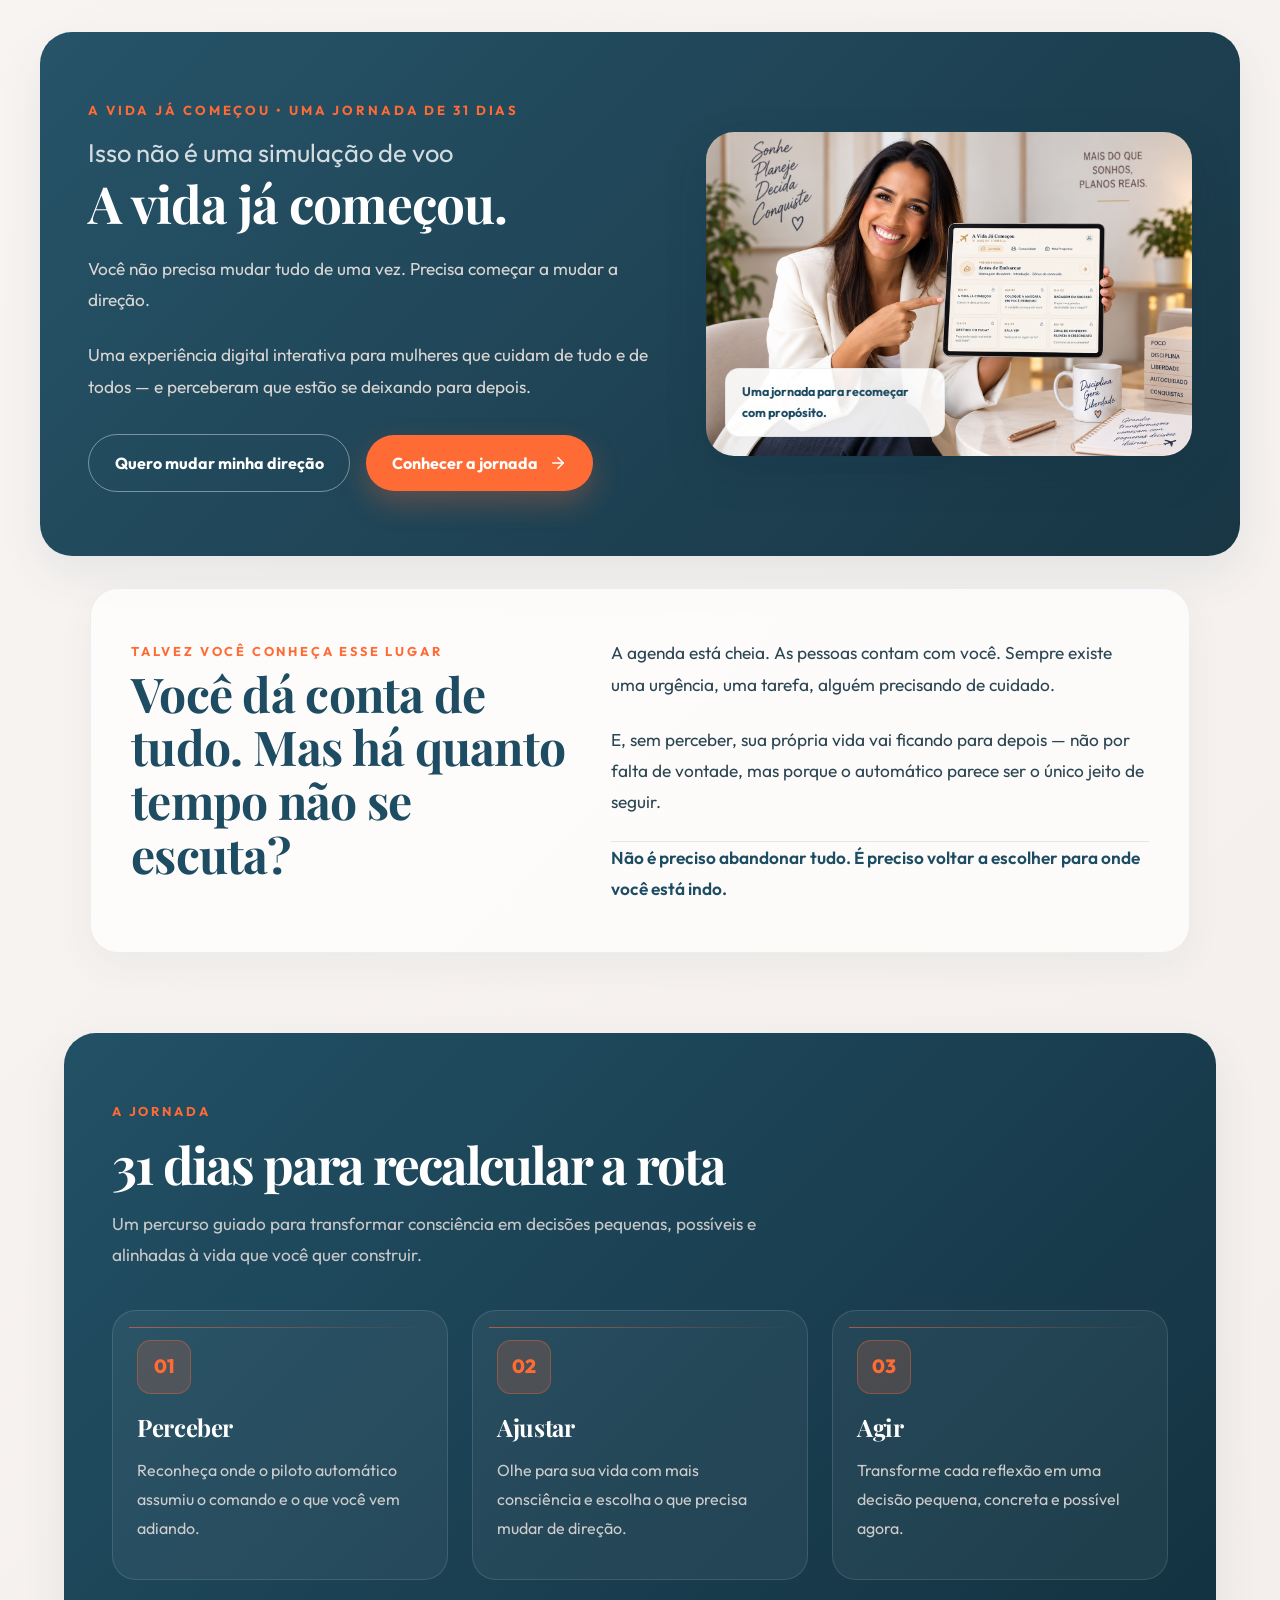
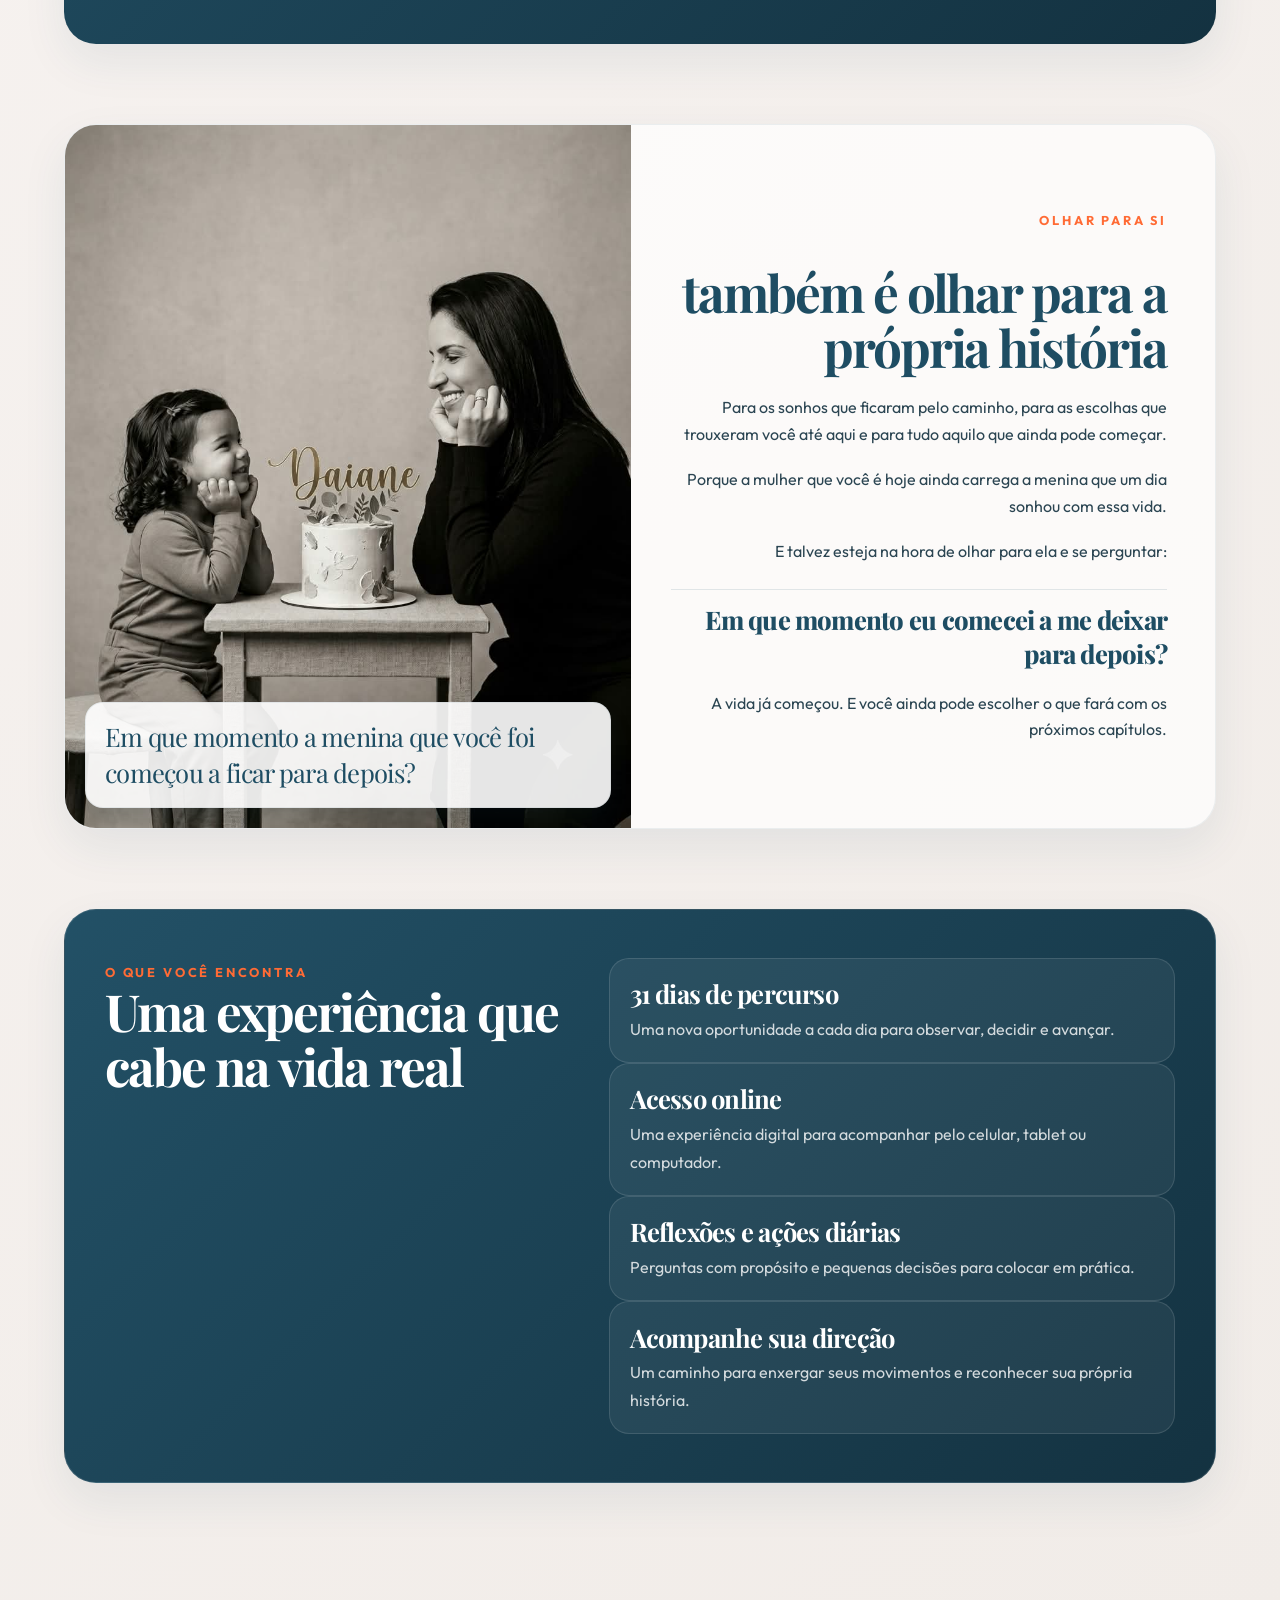
==== commit b5b768a3: "ajustes de css na seção 5 da página A Vida já Começou" ====
--- a/a-vida-ja-comecou.html
+++ b/a-vida-ja-comecou.html
@@ -457,6 +457,74 @@
       margin-top: 0.3rem;
     }
 
+    .journey-offer {
+      padding: 0 1.5rem 5rem;
+    }
+
+    .journey-offer-inner {
+      max-width: 1200px;
+      margin: 0 auto;
+      background: linear-gradient(135deg, rgba(30, 77, 99, 0.98), rgba(15, 46, 61, 0.98));
+      border: 1px solid rgba(255, 255, 255, 0.12);
+      border-radius: 32px;
+      box-shadow: var(--shadow-soft);
+      padding: 3rem 2.5rem;
+      display: grid;
+      grid-template-columns: 0.9fr 1.1fr;
+      gap: 2.5rem;
+      align-items: start;
+    }
+
+    .journey-offer-label {
+      display: inline-block;
+      font-size: 0.8rem;
+      letter-spacing: 0.22em;
+      text-transform: uppercase;
+      font-weight: 700;
+      color: var(--accent);
+    }
+
+    .journey-offer-left h2 {
+      margin: 0;
+      font-family: 'Playfair Display', Georgia, serif;
+      font-size: clamp(2.1rem, 4vw, 3.2rem);
+      line-height: 1.08;
+      letter-spacing: -0.04em;
+      color: var(--white);
+    }
+
+    .journey-offer-left p {
+      margin: 0;
+      color: rgba(255, 255, 255, 0.86);
+      font-size: 1.08rem;
+      line-height: 1.8;
+    }
+
+    .journey-offer-item {
+      background: rgba(255, 255, 255, 0.06);
+      border: 1px solid rgba(255, 255, 255, 0.12);
+      border-radius: 20px;
+      padding: 1.2rem 1.25rem;
+      display: grid;
+      gap: 0.45rem;
+    }
+
+    .journey-offer-item h3 {
+      margin: 0;
+      color: var(--white);
+      font-size: clamp(1.2rem, 2vw, 1.6rem);
+      line-height: 1.2;
+      font-family: 'Playfair Display', Georgia, serif;
+      letter-spacing: -0.03em;
+    }
+
+    .journey-offer-item p {
+      margin: 0;
+      color: rgba(255, 255, 255, 0.8);
+      line-height: 1.7;
+      font-size: 1rem;
+    }
+
     @media (max-width: 980px) {
       .journey-grid {
         grid-template-columns: 1fr;
@@ -480,6 +548,10 @@
 
       .journey-self-history-copy {
         padding: 0 1.5rem 2.5rem;
+      }
+
+      .journey-offer-inner {
+        grid-template-columns: 1fr;
       }
     }
 
@@ -514,6 +586,14 @@
       .journey-self-history-visual,
       .journey-self-history-visual img {
         min-height: 420px;
+      }
+
+      .journey-offer {
+        padding: 0 1rem 4rem;
+      }
+
+      .journey-offer-inner {
+        padding: 2.2rem 1.3rem;
       }
     }
   </style>
@@ -637,6 +717,39 @@
           </div>
         </div>
       </section>
+
+      <section class="journey-offer" id="o-que-voce-encontra">
+        <div class="journey-offer-inner">
+          <div class="journey-offer-left">
+            <span class="journey-offer-label">O que você encontra</span>
+            <h2>Uma experiência que cabe na vida real</h2>
+          </div>
+
+          <div class="journey-offer-right">
+            <ul class="journey-offer-list">
+              <li class="journey-offer-item">
+                <h3>31 dias de percurso</h3>
+                <p>Uma nova oportunidade a cada dia para observar, decidir e avançar.</p>
+              </li>
+
+              <li class="journey-offer-item">
+                <h3>Acesso online</h3>
+                <p>Uma experiência digital para acompanhar pelo celular, tablet ou computador.</p>
+              </li>
+
+              <li class="journey-offer-item">
+                <h3>Reflexões e ações diárias</h3>
+                <p>Perguntas com propósito e pequenas decisões para colocar em prática.</p>
+              </li>
+
+              <li class="journey-offer-item">
+                <h3>Acompanhe sua direção</h3>
+                <p>Um caminho para enxergar seus movimentos e reconhecer sua própria história.</p>
+              </li>
+            </ul>
+          </div>
+        </div>
+      </section>
     </div>
   </main>
 </body>
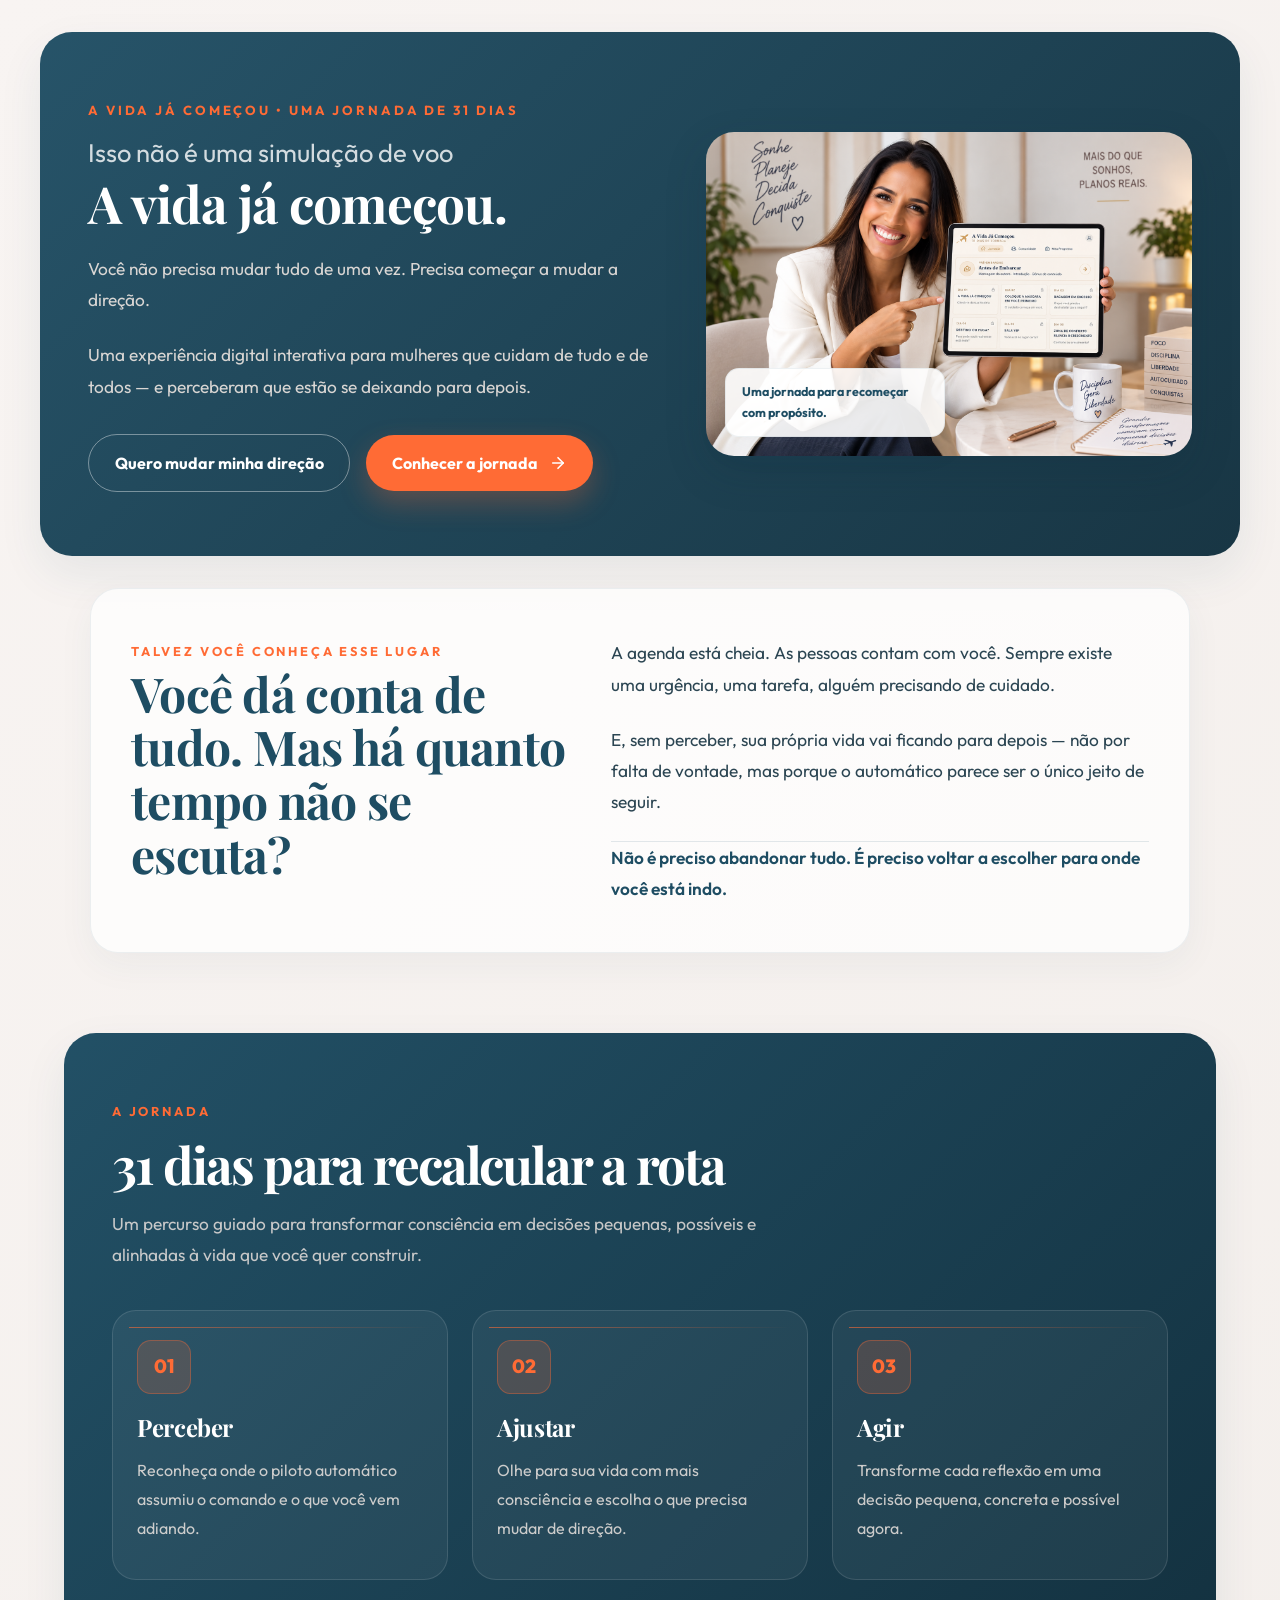
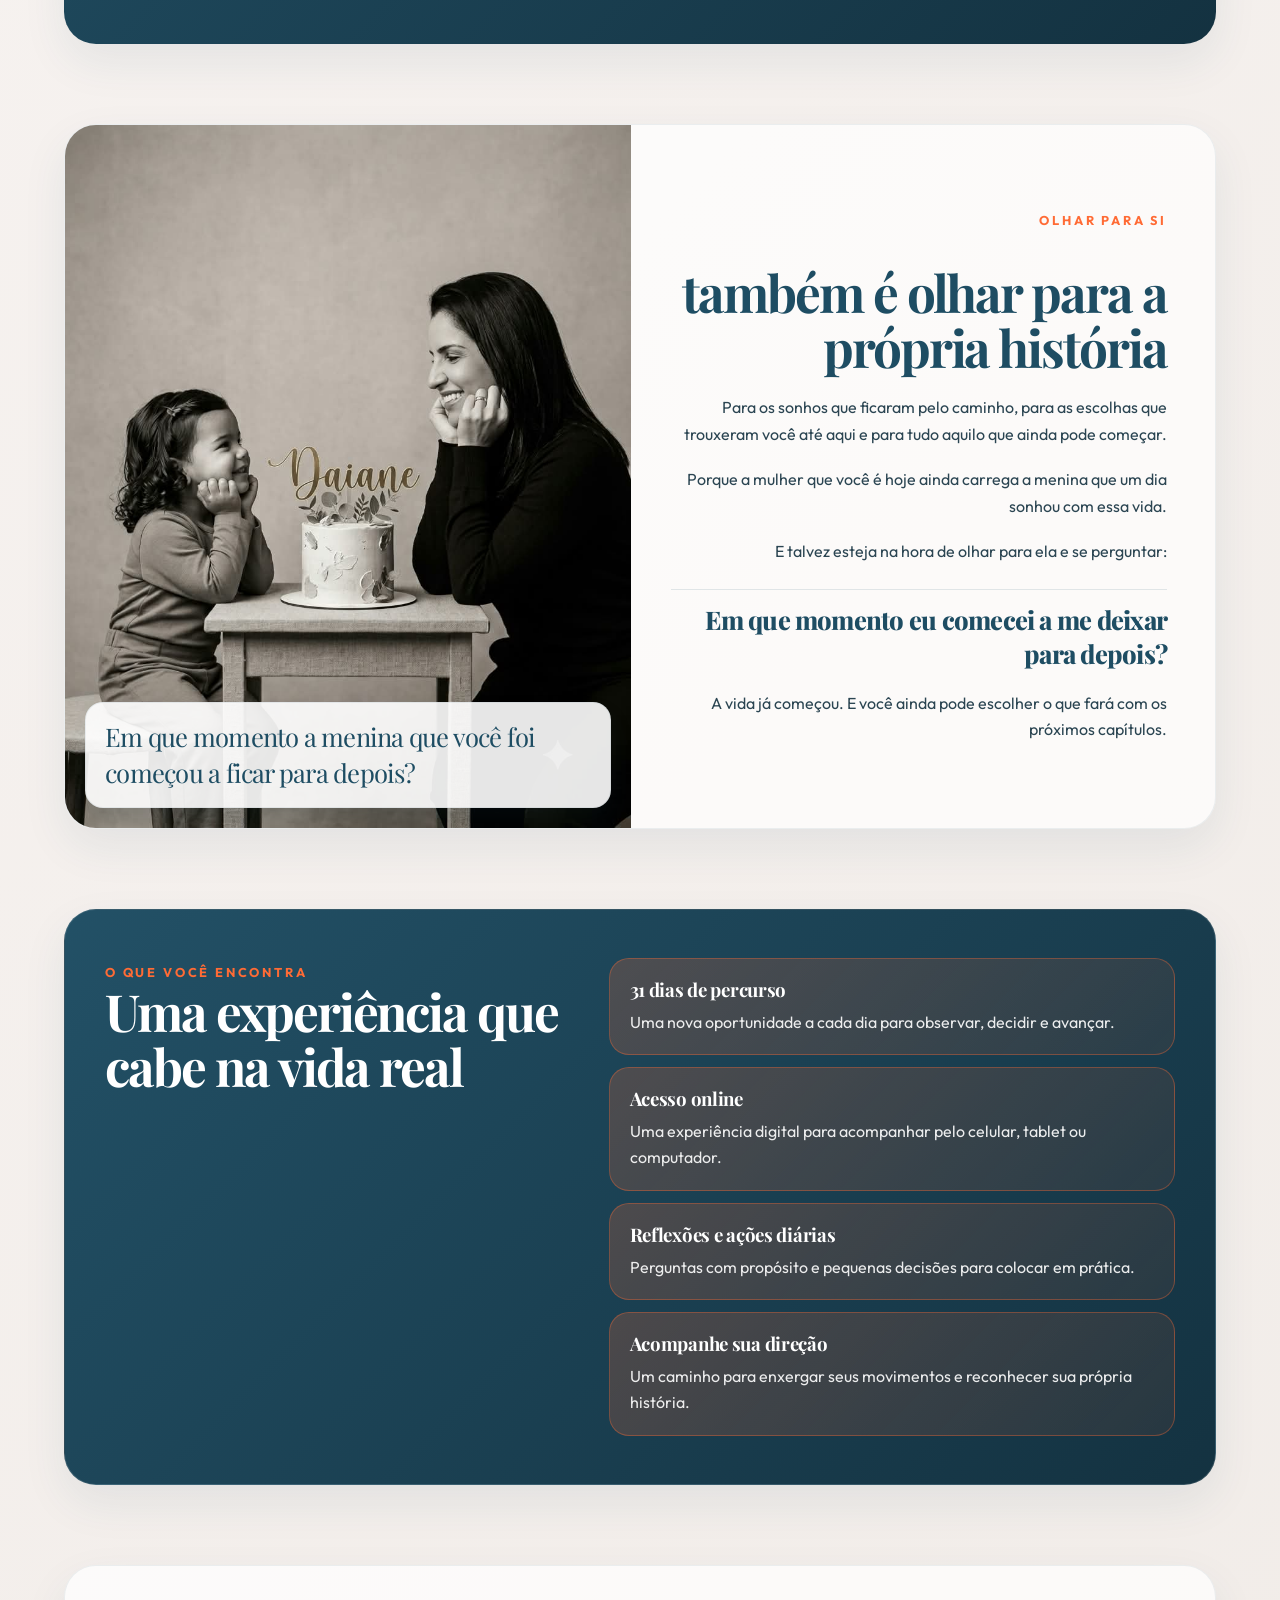
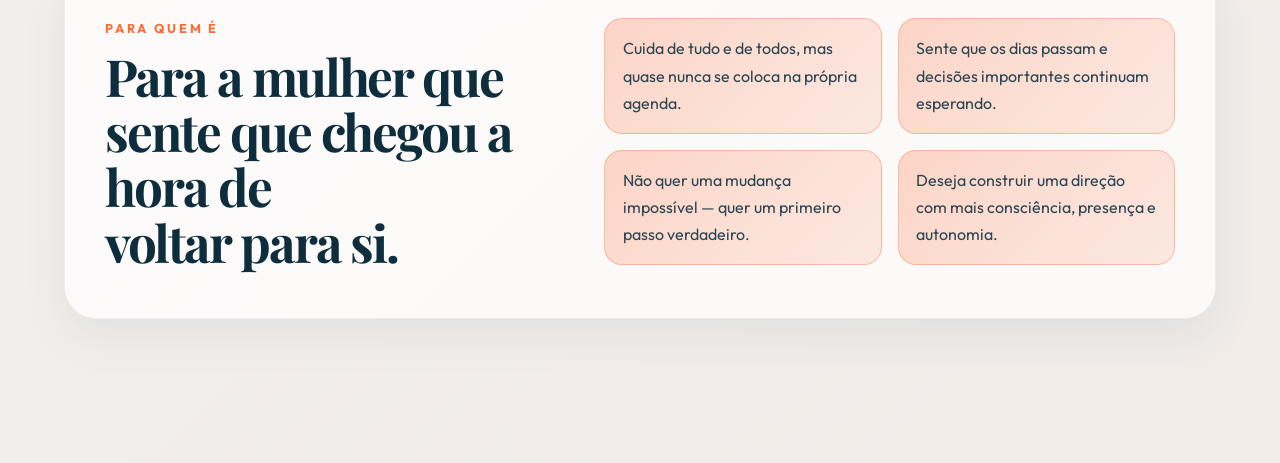
==== commit 9b4aefb3: "cria seção 6 da página A Vida já Começou" ====
--- a/a-vida-ja-comecou.html
+++ b/a-vida-ja-comecou.html
@@ -501,28 +501,97 @@
     }
 
     .journey-offer-item {
-      background: rgba(255, 255, 255, 0.06);
-      border: 1px solid rgba(255, 255, 255, 0.12);
+      background: linear-gradient(135deg, rgba(255, 107, 53, 0.22), rgba(255, 107, 53, 0.08));
+      border: 1px solid rgba(255, 107, 53, 0.35);
       border-radius: 20px;
       padding: 1.2rem 1.25rem;
       display: grid;
       gap: 0.45rem;
     }
 
-    .journey-offer-item h3 {
-      margin: 0;
-      color: var(--white);
-      font-size: clamp(1.2rem, 2vw, 1.6rem);
-      line-height: 1.2;
-      font-family: 'Playfair Display', Georgia, serif;
-      letter-spacing: -0.03em;
-    }
-
+    .journey-offer-item h3,
     .journey-offer-item p {
-      margin: 0;
-      color: rgba(255, 255, 255, 0.8);
+      color: var(--white);
+    }
+
+    .journey-offer-item p {
+      opacity: 0.9;
+    }
+
+    .journey-offer-right .journey-offer-list {
+      display: grid;
+      gap: 0.75rem;
+    }
+
+    .journey-for-whom {
+      padding: 0 1.5rem 5rem;
+    }
+
+    .journey-for-whom-inner {
+      max-width: 1200px;
+      margin: 0 auto;
+      background: rgba(255, 255, 255, 0.72);
+      border: 1px solid rgba(30, 77, 99, 0.08);
+      border-radius: 32px;
+      box-shadow: var(--shadow-soft);
+      padding: 3rem 2.5rem;
+      display: grid;
+      grid-template-columns: 0.9fr 1.1fr;
+      gap: 2rem;
+      align-items: center;
+    }
+
+    .journey-for-whom-copy {
+      display: grid;
+      gap: 1rem;
+    }
+
+    .journey-for-whom-grid {
+      display: grid;
+      grid-template-columns: repeat(2, minmax(0, 1fr));
+      gap: 1rem;
+    }
+
+    .journey-for-whom-grid p {
+      margin: 0;
+      padding: 1rem 1.1rem;
+      background: linear-gradient(135deg, rgba(255, 107, 53, 0.26), rgba(255, 107, 53, 0.12));
+      border: 1px solid rgba(255, 107, 53, 0.35);
+      border-radius: 18px;
+      color: var(--text-body);
       line-height: 1.7;
       font-size: 1rem;
+    }
+
+    .journey-for-whom-side {
+      display: flex;
+      align-items: center;
+      justify-content: center;
+      min-height: 100%;
+    }
+
+    .journey-for-whom-side .journey-for-whom-label {
+      display: inline-block;
+      margin-bottom: 0.6rem;
+      font-size: 0.8rem;
+      letter-spacing: 0.22em;
+      text-transform: uppercase;
+      font-weight: 700;
+      color: var(--accent);
+    }
+
+    .journey-for-whom-side h2 {
+      margin: 0;
+      max-width: 620px;
+      font-family: 'Playfair Display', Georgia, serif;
+      font-size: clamp(2.2rem, 4vw, 3.4rem);
+      line-height: 1.08;
+      letter-spacing: -0.04em;
+      color: var(--charcoal-deep);
+    }
+
+    .journey-for-whom-side h2 .journey-for-whom-inline {
+      white-space: nowrap;
     }
 
     @media (max-width: 980px) {
@@ -551,6 +620,14 @@
       }
 
       .journey-offer-inner {
+        grid-template-columns: 1fr;
+      }
+
+      .journey-for-whom-inner {
+        grid-template-columns: 1fr;
+      }
+
+      .journey-for-whom-grid {
         grid-template-columns: 1fr;
       }
     }
@@ -593,6 +670,14 @@
       }
 
       .journey-offer-inner {
+        padding: 2.2rem 1.3rem;
+      }
+
+      .journey-for-whom {
+        padding: 0 1rem 4rem;
+      }
+
+      .journey-for-whom-inner {
         padding: 2.2rem 1.3rem;
       }
     }
@@ -750,6 +835,26 @@
           </div>
         </div>
       </section>
+
+      <section class="journey-for-whom" id="para-quem-e">
+        <div class="journey-for-whom-inner">
+          <div class="journey-for-whom-side">
+            <div>
+              <span class="journey-for-whom-label">Para quem é</span>
+              <h2>Para a mulher que sente que chegou a hora de <span class="journey-for-whom-inline">voltar para si.</span></h2>
+            </div>
+          </div>
+
+          <div class="journey-for-whom-copy">
+            <div class="journey-for-whom-grid">
+              <p>Cuida de tudo e de todos, mas quase nunca se coloca na própria agenda.</p>
+              <p>Sente que os dias passam e decisões importantes continuam esperando.</p>
+              <p>Não quer uma mudança impossível — quer um primeiro passo verdadeiro.</p>
+              <p>Deseja construir uma direção com mais consciência, presença e autonomia.</p>
+            </div>
+          </div>
+        </div>
+      </section>
     </div>
   </main>
 </body>
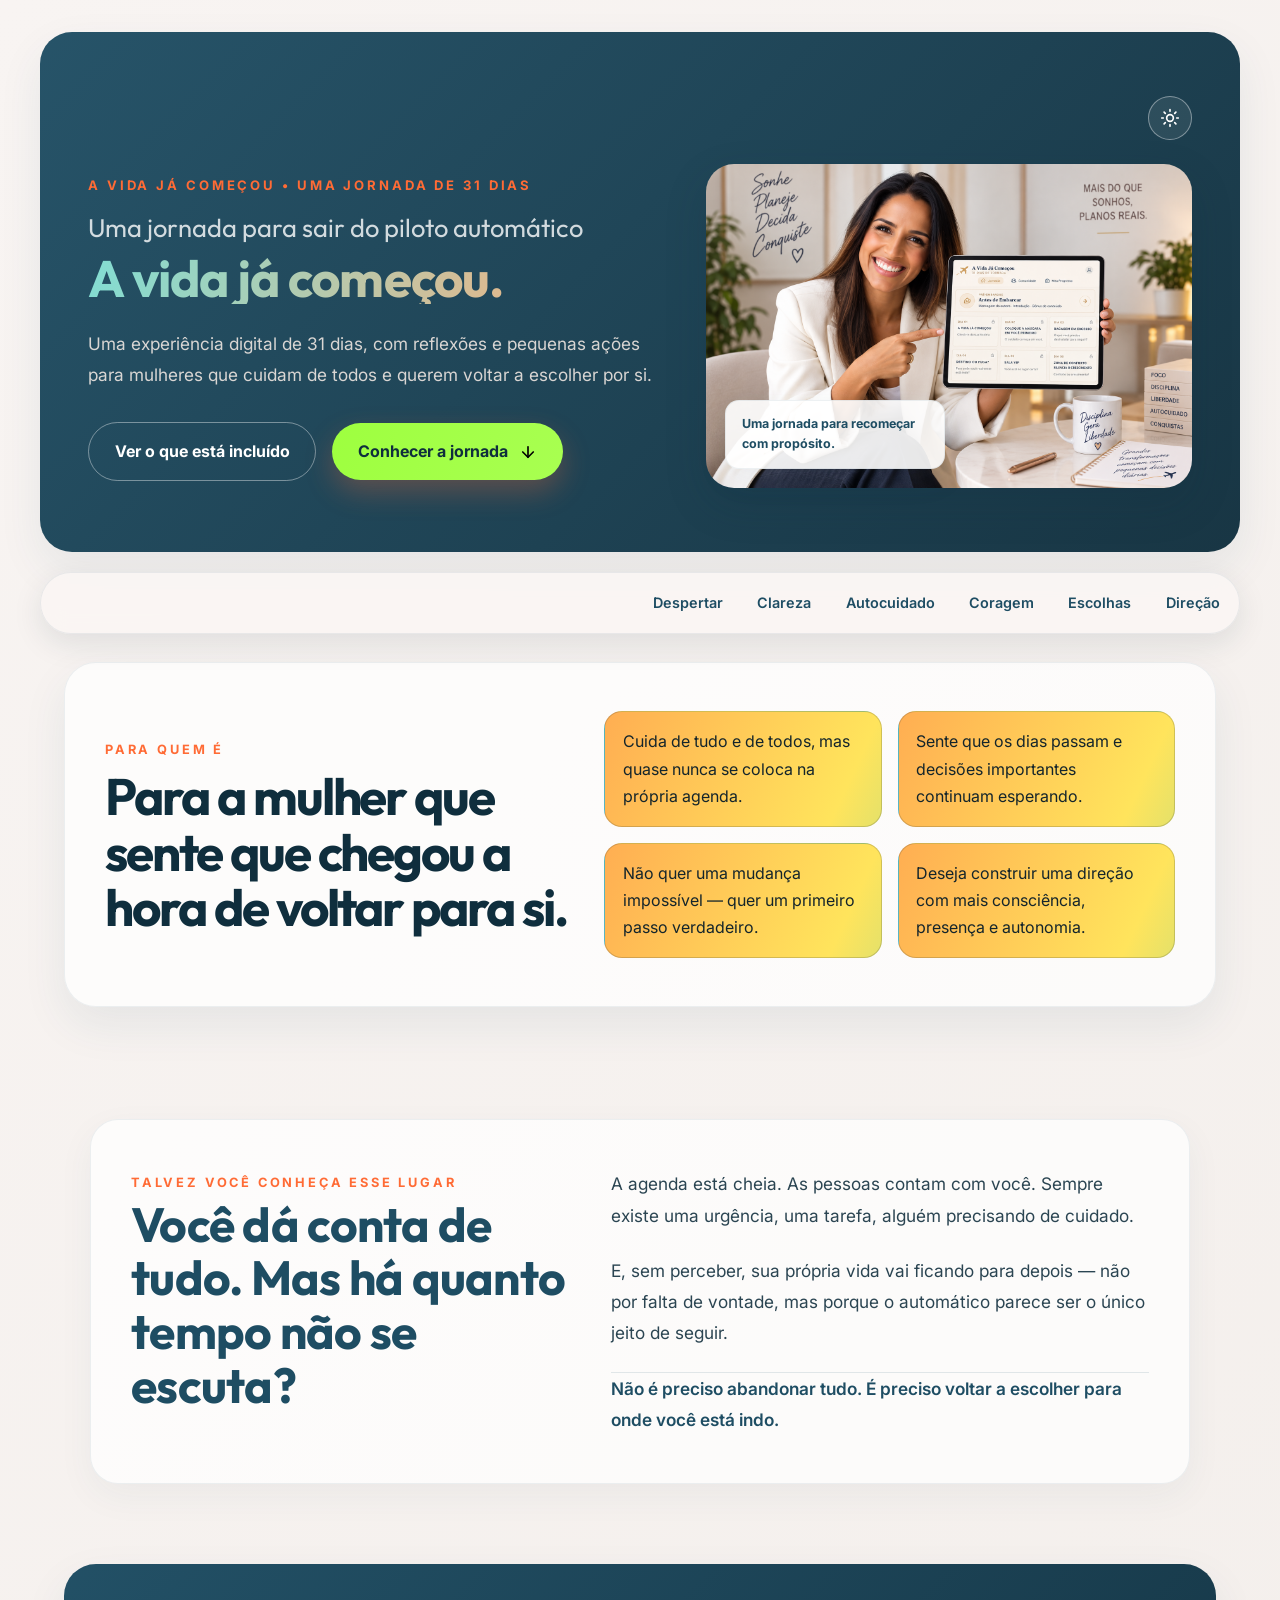
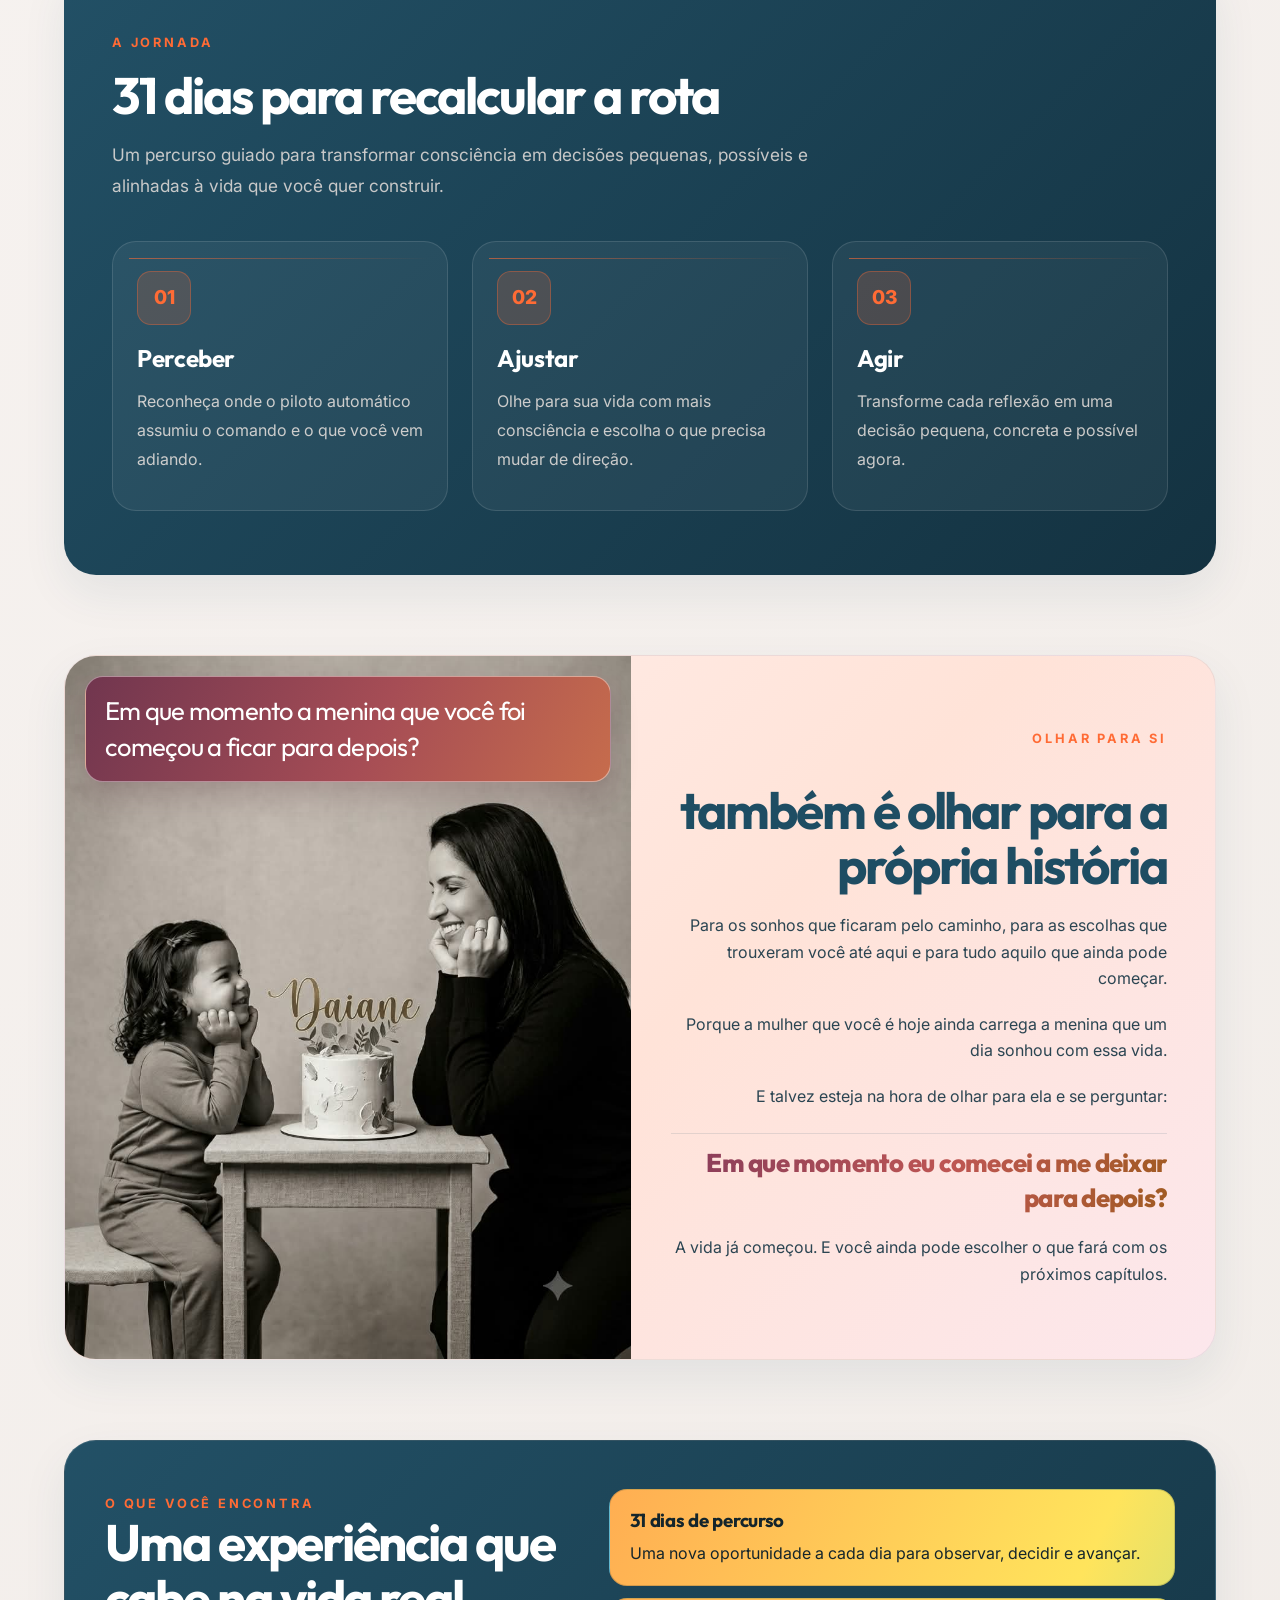
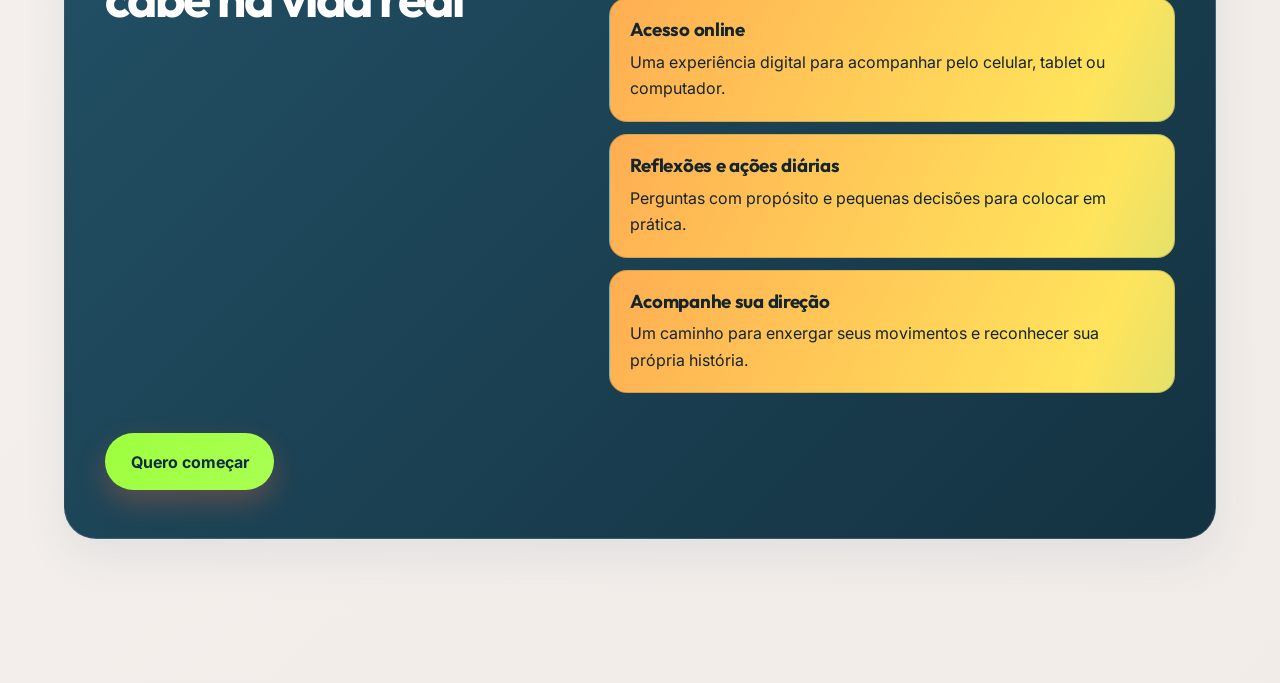
==== commit de278aec: "Implemntação de novo visual" ====
--- a/a-vida-ja-comecou.html
+++ b/a-vida-ja-comecou.html
@@ -1,12 +1,15 @@
 <!DOCTYPE html>
 <html lang="pt-BR">
+
 <head>
   <meta charset="UTF-8">
   <meta name="viewport" content="width=device-width, initial-scale=1.0">
   <title>A Vida já Começou</title>
   <link rel="preconnect" href="https://fonts.googleapis.com">
   <link rel="preconnect" href="https://fonts.gstatic.com" crossorigin>
-  <link href="https://fonts.googleapis.com/css2?family=Outfit:wght@300;400;500;600;700;800&family=Playfair+Display:wght@600;700;800&display=swap" rel="stylesheet">
+  <link
+    href="https://fonts.googleapis.com/css2?family=Inter:wght@300;400;500;600;700;800&family=Outfit:wght@300;400;500;600;700;800&display=swap"
+    rel="stylesheet">
   <link rel="stylesheet" href="css/style.css">
   <style>
     :root {
@@ -18,7 +21,34 @@
       --text-body: #2B4552;
       --text-muted: #5B7280;
       --white: #FFFFFF;
+      --green-button: rgba(158, 255, 63, 1);
+      --page-background: linear-gradient(135deg, #f8f4f2 0%, #f1ece8 100%);
+      --surface: #FFFFFF;
+      --surface-soft: rgba(255, 255, 255, 0.72);
+      --text-strong: var(--charcoal);
+      --text-gradient: linear-gradient(100deg, #1E4D63 0%, #FF6B35 100%);
+      --text-gradient-on-dark: linear-gradient(100deg, #82DDD3 0%, #FFAD77 100%);
+      --history-surface: linear-gradient(135deg, #FFF0ED 0%, #FFE3D8 52%, #FCE7EC 100%);
+      --history-quote: linear-gradient(115deg, #71364F 0%, #A64D55 55%, #C66C4C 100%);
+      --history-highlight: linear-gradient(100deg, #863B5B 0%, #BE5653 56%, #A15B22 100%);
+      --border-soft: rgba(30, 77, 99, 0.08);
       --shadow-soft: 0 18px 45px rgba(30, 77, 99, 0.08);
+      --font-heading: 'Outfit', sans-serif;
+      --font-body: 'Inter', sans-serif;
+    }
+
+    :root[data-theme="dark"] {
+      color-scheme: dark;
+      --page-background: linear-gradient(135deg, #111b20 0%, #18272d 100%);
+      --surface: #22333b;
+      --surface-soft: rgba(34, 51, 59, 0.94);
+      --text-body: #d5e0e4;
+      --text-muted: #a9bbc2;
+      --text-strong: #f0f4f5;
+      --text-gradient: linear-gradient(100deg, #82DDD3 0%, #FFAD77 100%);
+      --history-highlight: linear-gradient(100deg, #FF9BB6 0%, #FFAE8A 56%, #FFD075 100%);
+      --border-soft: rgba(213, 224, 228, 0.14);
+      --shadow-soft: 0 18px 45px rgba(0, 0, 0, 0.2);
     }
 
     * {
@@ -31,9 +61,17 @@
 
     body {
       margin: 0;
-      font-family: 'Outfit', sans-serif;
-      background: linear-gradient(135deg, #f8f4f2 0%, #f1ece8 100%);
+      font-family: var(--font-body);
+      background: var(--page-background);
       color: var(--text-body);
+    }
+
+    h1,
+    h2,
+    h3,
+    h4,
+    .font-serif {
+      font-family: var(--font-heading);
     }
 
     a {
@@ -51,11 +89,125 @@
     }
 
     .journey-hero {
+      position: relative;
       background: linear-gradient(135deg, rgba(30, 77, 99, 0.96), rgba(15, 46, 61, 0.96));
       border-radius: 32px;
       padding: 4rem 3rem;
       box-shadow: var(--shadow-soft);
       overflow: hidden;
+    }
+
+    section[id] {
+      scroll-margin-top: 6rem;
+    }
+
+    .journey-word-ribbon {
+      margin: 1.25rem 0 1.75rem;
+      padding: 0.45rem;
+      border: 1px solid var(--border-soft);
+      border-radius: 999px;
+      background: rgba(250, 246, 244, 0.92);
+      overflow: hidden;
+      backdrop-filter: blur(12px);
+      -webkit-backdrop-filter: blur(12px);
+      box-shadow: 0 10px 30px rgba(15, 46, 61, 0.1);
+    }
+
+    .journey-word-ribbon-track {
+      display: flex;
+      position: relative;
+      left: 50%;
+      width: max-content;
+      justify-content: flex-start;
+      overflow: hidden;
+      animation: journey-nav-loop 40s linear infinite;
+    }
+
+    .journey-word-ribbon-group {
+      display: flex;
+      flex: 0 0 auto;
+      gap: 0.55rem;
+      padding-right: 0.55rem;
+      margin: 0;
+      padding-left: 0;
+      list-style: none;
+    }
+
+    .journey-word-ribbon-group[aria-hidden="true"] {
+      display: flex;
+    }
+
+    .journey-word-ribbon-group li {
+      display: flex;
+      align-items: center;
+      flex: 0 0 auto;
+      padding: 0.7rem 0.8rem;
+      color: var(--charcoal);
+      font-size: 0.9rem;
+      font-weight: 600;
+      white-space: nowrap;
+    }
+
+    .journey-word-ribbon-track:focus-visible {
+      outline: 2px solid var(--accent);
+      outline-offset: -2px;
+      border-radius: 999px;
+    }
+
+    @keyframes journey-nav-loop {
+      from {
+        transform: translateX(-25%);
+      }
+
+      to {
+        transform: translateX(-75%);
+      }
+    }
+
+    @keyframes journey-nav-loop-mobile {
+      to {
+        transform: translateX(-50%);
+      }
+    }
+
+    .journey-theme-toggle {
+      display: flex;
+      align-items: center;
+      justify-content: center;
+      width: 44px;
+      height: 44px;
+      margin: 0 0 1.5rem auto;
+      padding: 0;
+      border: 1px solid rgba(255, 255, 255, 0.4);
+      border-radius: 50%;
+      background: rgba(255, 255, 255, 0.08);
+      color: var(--white);
+      cursor: pointer;
+      transition: background 0.2s ease, transform 0.2s ease;
+    }
+
+    .journey-theme-toggle:hover {
+      background: rgba(255, 255, 255, 0.16);
+      transform: rotate(-8deg);
+    }
+
+    .journey-theme-toggle:focus-visible {
+      outline: 3px solid var(--accent);
+      outline-offset: 3px;
+    }
+
+    .journey-theme-toggle svg {
+      width: 20px;
+      height: 20px;
+    }
+
+    .journey-theme-toggle .icon-moon,
+    :root[data-theme="dark"] .journey-theme-toggle .icon-sun {
+      display: none;
+    }
+
+    :root[data-theme="dark"] .journey-theme-toggle .icon-moon {
+      display: block;
     }
 
     .journey-grid {
@@ -78,7 +230,7 @@
     .journey-title {
       margin: 0;
       color: var(--white);
-      font-family: 'Playfair Display', Georgia, serif;
+      font-family: var(--font-heading);
       font-weight: 700;
       line-height: 1.08;
       letter-spacing: -0.04em;
@@ -87,7 +239,7 @@
     .journey-title .lead {
       display: block;
       font-size: clamp(1.1rem, 2vw, 1.6rem);
-      font-family: 'Outfit', sans-serif;
+      font-family: var(--font-heading);
       letter-spacing: 0;
       font-weight: 400;
       color: rgba(255, 255, 255, 0.8);
@@ -99,6 +251,23 @@
       font-size: clamp(2.2rem, 4vw, 4rem);
       color: var(--white);
       line-height: 1;
+    }
+
+    .text-gradient {
+      background-image: var(--text-gradient);
+      background-clip: text;
+      -webkit-background-clip: text;
+      -webkit-text-fill-color: transparent;
+    }
+
+    .journey-title .main.text-gradient {
+      color: transparent;
+      background-image: var(--text-gradient-on-dark);
+    }
+
+    .journey-self-history-copy .journey-self-history-highlight.text-gradient {
+      color: transparent;
+      background-image: var(--history-highlight);
     }
 
     .journey-copy {
@@ -149,7 +318,9 @@
     }
 
     .journey-button {
-      background: var(--accent);
+      background: linear-gradient(110deg, #9EFF3F 0%, #A8FF50 34%, #B6F75A 68%, #9EFF3F 100%);
+      background-size: 280% 280%;
+      animation: journey-color-drift 9s ease-in-out infinite alternate;
       color: var(--white);
       box-shadow: 0 12px 28px rgba(255, 107, 53, 0.28);
     }
@@ -238,7 +409,7 @@
 
     .journey-problem h2 {
       margin: 0;
-      font-family: 'Playfair Display', Georgia, serif;
+      font-family: var(--font-heading);
       font-size: clamp(2rem, 4vw, 3rem);
       color: var(--charcoal);
       line-height: 1.12;
@@ -281,7 +452,8 @@
       margin-bottom: 2.5rem;
     }
 
-    .journey-path-label, .journey-self-path-label {
+    .journey-path-label,
+    .journey-self-path-label {
       display: inline-block;
       margin-bottom: 0.9rem;
       font-size: 0.8rem;
@@ -293,7 +465,7 @@
 
     .journey-path h2 {
       margin: 0 0 1rem;
-      font-family: 'Playfair Display', Georgia, serif;
+      font-family: var(--font-heading);
       font-size: clamp(2.2rem, 4vw, 3.4rem);
       line-height: 1.08;
       letter-spacing: -0.04em;
@@ -373,7 +545,7 @@
       grid-template-columns: 1.02fr 0.98fr;
       gap: 2.5rem;
       align-items: center;
-      background: rgba(255, 255, 255, 0.7);
+      background: var(--history-surface);
       border: 1px solid rgba(30, 77, 99, 0.08);
       border-radius: 32px;
       box-shadow: var(--shadow-soft);
@@ -397,17 +569,17 @@
       position: absolute;
       left: 1.25rem;
       right: 1.25rem;
-      bottom: 1.25rem;
-      background: rgba(255, 255, 255, 0.9);
-      border: 1px solid rgba(30, 77, 99, 0.08);
+      top: 1.25rem;
+      background: var(--history-quote);
+      border: 1px solid rgba(255, 255, 255, 0.42);
       border-radius: 18px;
       padding: 1rem 1.2rem;
-      color: var(--charcoal);
-      font-family: 'Playfair Display', Georgia, serif;
+      color: #FFFFFF;
+      font-family: var(--font-heading);
       font-size: clamp(1.2rem, 2vw, 1.7rem);
       line-height: 1.4;
       letter-spacing: -0.03em;
-      box-shadow: 0 14px 24px rgba(30, 77, 99, 0.1);
+      box-shadow: 0 14px 28px rgba(73, 33, 47, 0.2);
     }
 
     .journey-self-history-copy {
@@ -430,7 +602,7 @@
 
     .journey-self-history-copy h2 {
       margin: 0;
-      font-family: 'Playfair Display', Georgia, serif;
+      font-family: var(--font-heading);
       font-size: clamp(2.2rem, 4vw, 3.4rem);
       line-height: 1.08;
       letter-spacing: -0.04em;
@@ -452,7 +624,7 @@
       line-height: 1.35;
       font-weight: 800;
       color: var(--charcoal);
-      font-family: 'Playfair Display', Georgia, serif;
+      font-family: var(--font-heading);
       letter-spacing: -0.03em;
       margin-top: 0.3rem;
     }
@@ -486,7 +658,7 @@
 
     .journey-offer-left h2 {
       margin: 0;
-      font-family: 'Playfair Display', Georgia, serif;
+      font-family: var(--font-heading);
       font-size: clamp(2.1rem, 4vw, 3.2rem);
       line-height: 1.08;
       letter-spacing: -0.04em;
@@ -501,26 +673,36 @@
     }
 
     .journey-offer-item {
-      background: linear-gradient(135deg, rgba(255, 107, 53, 0.22), rgba(255, 107, 53, 0.08));
-      border: 1px solid rgba(255, 107, 53, 0.35);
-      border-radius: 20px;
+      background: linear-gradient(115deg, #FFAE52 0%, #FFE45C 30%, #4FD1B5 68%, #79D7FF 100%);
+      background-size: 280% 280%;
+      animation: journey-color-drift 9s ease-in-out infinite alternate;
+      border: 1px solid rgba(20, 37, 43, 0.18);
+      border-radius: 18px;
       padding: 1.2rem 1.25rem;
       display: grid;
       gap: 0.45rem;
+      color: #14252B;
     }
 
     .journey-offer-item h3,
     .journey-offer-item p {
-      color: var(--white);
+      color: #14252B;
     }
 
     .journey-offer-item p {
-      opacity: 0.9;
+      opacity: 1;
     }
 
     .journey-offer-right .journey-offer-list {
       display: grid;
       gap: 0.75rem;
+    }
+
+    .journey-offer-cta {
+      grid-column: 1 / -1;
+      justify-self: start;
+      min-width: 0;
+      max-width: 100%;
     }
 
     .journey-for-whom {
@@ -555,12 +737,24 @@
     .journey-for-whom-grid p {
       margin: 0;
       padding: 1rem 1.1rem;
-      background: linear-gradient(135deg, rgba(255, 107, 53, 0.26), rgba(255, 107, 53, 0.12));
-      border: 1px solid rgba(255, 107, 53, 0.35);
+      background: linear-gradient(115deg, #FFAE52 0%, #FFE45C 30%, #4FD1B5 68%, #79D7FF 100%);
+      background-size: 280% 280%;
+      animation: journey-color-drift 9s ease-in-out infinite alternate;
+      border: 1px solid rgba(20, 37, 43, 0.18);
       border-radius: 18px;
-      color: var(--text-body);
+      color: #14252B;
       line-height: 1.7;
       font-size: 1rem;
+    }
+
+    @keyframes journey-color-drift {
+      from {
+        background-position: 0% 50%;
+      }
+
+      to {
+        background-position: 100% 50%;
+      }
     }
 
     .journey-for-whom-side {
@@ -583,7 +777,7 @@
     .journey-for-whom-side h2 {
       margin: 0;
       max-width: 620px;
-      font-family: 'Playfair Display', Georgia, serif;
+      font-family: var(--font-heading);
       font-size: clamp(2.2rem, 4vw, 3.4rem);
       line-height: 1.08;
       letter-spacing: -0.04em;
@@ -594,7 +788,94 @@
       white-space: nowrap;
     }
 
+    :root[data-theme="dark"] .journey-problem-inner,
+    :root[data-theme="dark"] .journey-self-history-inner,
+    :root[data-theme="dark"] .journey-for-whom-inner {
+      background: var(--surface-soft);
+      border-color: var(--border-soft);
+      box-shadow: var(--shadow-soft);
+    }
+
+    :root[data-theme="dark"] .journey-word-ribbon {
+      background: rgba(17, 27, 32, 0.94);
+      border-color: var(--border-soft);
+      box-shadow: 0 10px 30px rgba(0, 0, 0, 0.28);
+    }
+
+    :root[data-theme="dark"] .journey-word-ribbon-group li {
+      color: var(--text-strong);
+    }
+
+    :root[data-theme="dark"] .journey-badge {
+      background: var(--surface);
+      border-color: var(--border-soft);
+      color: var(--text-strong);
+      box-shadow: var(--shadow-soft);
+    }
+
+    :root[data-theme="dark"] .journey-problem h2,
+    :root[data-theme="dark"] .journey-problem-text p:last-child,
+    :root[data-theme="dark"] .journey-self-history-copy h2,
+    :root[data-theme="dark"] .journey-for-whom-side h2 {
+      color: var(--text-strong);
+    }
+
+    :root[data-theme="dark"] .journey-problem-text p:last-child,
+    :root[data-theme="dark"] .journey-self-history-copy .journey-self-history-highlight {
+      border-color: var(--border-soft);
+    }
+
+    @media (prefers-reduced-motion: reduce) {
+      .journey-for-whom-grid p,
+      .journey-offer-item,
+      .journey-button {
+        animation: none;
+        background-position: 50% 50%;
+      }
+
+      .journey-word-ribbon-track {
+        left: 0;
+        width: 100%;
+        overflow-x: auto;
+        animation: none;
+      }
+
+      .journey-word-ribbon-group[aria-hidden="true"] {
+        display: none;
+      }
+    }
+
     @media (max-width: 980px) {
+      .journey-word-ribbon {
+        overflow: hidden;
+      }
+
+      .journey-word-ribbon-track {
+        left: 0;
+        width: max-content;
+        justify-content: flex-start;
+        animation: journey-nav-loop-mobile 28s linear infinite;
+      }
+
+      .journey-word-ribbon-group[aria-hidden="true"] {
+        display: flex;
+      }
+
+      .journey-word-ribbon:hover .journey-word-ribbon-track {
+        animation-play-state: paused;
+      }
+
+      .journey-word-ribbon:focus-within .journey-word-ribbon-track {
+        left: 0;
+        width: 100%;
+        overflow-x: auto;
+        animation: none;
+      }
+
+      .journey-word-ribbon:focus-within .journey-word-ribbon-group[aria-hidden="true"] {
+        display: none;
+      }
+
       .journey-grid {
         grid-template-columns: 1fr;
       }
@@ -616,11 +897,12 @@
       }
 
       .journey-self-history-copy {
-        padding: 0 1.5rem 2.5rem;
+        order: -1;
+        padding: 2.5rem 1.5rem 0;
       }
 
       .journey-offer-inner {
-        grid-template-columns: 1fr;
+        grid-template-columns: minmax(0, 1fr);
       }
 
       .journey-for-whom-inner {
@@ -681,158 +963,120 @@
         padding: 2.2rem 1.3rem;
       }
     }
+
+    @media (max-width: 980px) and (prefers-reduced-motion: reduce) {
+      .journey-word-ribbon-track {
+        left: 0;
+        width: 100%;
+        overflow-x: auto;
+        justify-content: flex-start;
+        animation: none;
+      }
+
+      .journey-word-ribbon-group[aria-hidden="true"] {
+        display: none;
+      }
+    }
   </style>
 </head>
+
 <body>
+  <script>
+    try {
+      const savedTheme = localStorage.getItem('journey-theme');
+      const prefersDark = window.matchMedia('(prefers-color-scheme: dark)').matches;
+      document.documentElement.dataset.theme = savedTheme || (prefersDark ? 'dark' : 'light');
+    } catch {
+      document.documentElement.dataset.theme = window.matchMedia('(prefers-color-scheme: dark)').matches ? 'dark' : 'light';
+    }
+  </script>
   <main class="journey-page">
     <div class="container-journey">
-      <section class="journey-hero">
+      <section class="journey-hero" id="inicio">
+        <button class="journey-theme-toggle" id="journey-theme-toggle" type="button" aria-label="Ativar modo escuro"
+          aria-pressed="false" title="Ativar modo escuro">
+          <svg class="icon-sun" viewBox="0 0 24 24" fill="none" stroke="currentColor" stroke-width="2"
+            stroke-linecap="round" stroke-linejoin="round" aria-hidden="true">
+            <circle cx="12" cy="12" r="4"></circle>
+            <path
+              d="M12 2v2m0 16v2M4.93 4.93l1.42 1.42m11.3 11.3 1.42 1.42M2 12h2m16 0h2M4.93 19.07l1.42-1.42m11.3-11.3 1.42-1.42">
+            </path>
+          </svg>
+          <svg class="icon-moon" viewBox="0 0 24 24" fill="none" stroke="currentColor" stroke-width="2"
+            stroke-linecap="round" stroke-linejoin="round" aria-hidden="true">
+            <path d="M20.9 13A9 9 0 0 1 11 3.1 9 9 0 1 0 20.9 13Z"></path>
+          </svg>
+        </button>
         <div class="journey-grid">
           <div class="journey-copy-wrap">
             <span class="journey-label">A vida já começou • uma jornada de 31 dias</span>
 
             <h1 class="journey-title">
-              <span class="lead">Isso não é uma simulação de voo</span>
-              <span class="main">A vida já começou.</span>
+              <span class="lead">Uma jornada para sair do piloto automático</span>
+              <span class="main text-gradient">A vida já começou.</span>
             </h1>
 
             <p class="journey-copy">
-              Você não precisa mudar tudo de uma vez. Precisa começar a mudar a direção.
-            </p>
-
-            <p class="journey-copy">
-              Uma experiência digital interativa para mulheres que cuidam de tudo e de todos — e perceberam que estão se deixando para depois.
+              Uma experiência digital de 31 dias, com reflexões e pequenas ações para mulheres que cuidam de todos e
+              querem voltar a escolher por si.
             </p>
 
             <div class="journey-cta-wrap">
               <div class="journey-cta-group">
-                <a href="#escolha-seu-ponto-de-partida" class="journey-button-secondary">
-                  <span>Quero mudar minha direção</span>
+                <a href="#o-que-voce-encontra" class="journey-button-secondary">
+                  <span>Ver o que está incluído</span>
                 </a>
               </div>
 
               <a href="#a-jornada" class="journey-button">
-                <span>Conhecer a jornada</span>
-                <svg width="18" height="18" viewBox="0 0 24 24" fill="none" stroke="currentColor" stroke-width="2.2" stroke-linecap="round" stroke-linejoin="round" aria-hidden="true">
-                  <line x1="5" y1="12" x2="19" y2="12"></line>
-                  <polyline points="12 5 19 12 12 19"></polyline>
+                <span style="color: #0F2E3D;">Conhecer a jornada</span>
+                <svg width="18" height="18" viewBox="0 0 24 24" fill="none" stroke="#000000" stroke-width="2.2"
+                  stroke-linecap="round" stroke-linejoin="round" aria-hidden="true">
+                  <line x1="12" y1="5" x2="12" y2="19"></line>
+                  <polyline points="5 12 12 19 19 12"></polyline>
                 </svg>
               </a>
             </div>
           </div>
 
           <div class="journey-visual">
-            <img src="images/daiane-rosa-autora.png" alt="Daiane Rosa, autora e idealizadora da jornada A Vida já Começou">
+            <img src="images/daiane-rosa-autora.png"
+              alt="Daiane Rosa, autora e idealizadora da jornada A Vida já Começou">
             <div class="journey-badge">Uma jornada para recomeçar com propósito.</div>
           </div>
         </div>
       </section>
 
-      <section class="journey-problem" id="talvez-voce-conheca-esse-lugar">
-        <div class="journey-problem-inner">
-          <div class="journey-problem-left">
-            <div>
-              <span class="journey-problem-label">Talvez você conheça esse lugar</span>
-              <h2>Você dá conta de tudo. Mas há quanto tempo não se escuta?</h2>
-            </div>
-          </div>
-
-          <div class="journey-problem-right">
-            <div class="journey-problem-text">
-              <p>A agenda está cheia. As pessoas contam com você. Sempre existe uma urgência, uma tarefa, alguém precisando de cuidado.</p>
-
-              <p>E, sem perceber, sua própria vida vai ficando para depois — não por falta de vontade, mas porque o automático parece ser o único jeito de seguir.</p>
-
-              <p>Não é preciso abandonar tudo. É preciso voltar a escolher para onde você está indo.</p>
-            </div>
-          </div>
-        </div>
-      </section>
-
-      <section class="journey-path" id="a-jornada">
-        <div class="journey-path-inner">
-          <div class="journey-path-head">
-            <span class="journey-path-label">A jornada</span>
-            <h2>31 dias para recalcular a rota</h2>
-            <p class="journey-path-intro">Um percurso guiado para transformar consciência em decisões pequenas, possíveis e alinhadas à vida que você quer construir.</p>
-          </div>
-
-          <div class="journey-steps">
-            <article class="journey-step">
-              <div class="journey-step-number">01</div>
-              <h3>Perceber</h3>
-              <p>Reconheça onde o piloto automático assumiu o comando e o que você vem adiando.</p>
-            </article>
-
-            <article class="journey-step">
-              <div class="journey-step-number">02</div>
-              <h3>Ajustar</h3>
-              <p>Olhe para sua vida com mais consciência e escolha o que precisa mudar de direção.</p>
-            </article>
-
-            <article class="journey-step">
-              <div class="journey-step-number">03</div>
-              <h3>Agir</h3>
-              <p>Transforme cada reflexão em uma decisão pequena, concreta e possível agora.</p>
-            </article>
-          </div>
-        </div>
-      </section>
-
-      <section class="journey-self-history" id="olhar-para-si">
-        <div class="journey-self-history-inner">
-          <div class="journey-self-history-visual">
-            <img src="images/daiane-e-menina.png" alt="Daiane Rosa com a menina que ela foi">
-            <div class="journey-self-history-quote">Em que momento a menina que você foi começou a ficar para depois?</div>
-          </div>
-
-          <div class="journey-self-history-copy">
-            <span class="journey-self-path-label">Olhar para si </span>
-            <h2>também é olhar para a própria história</h2>
-
-            <p>Para os sonhos que ficaram pelo caminho, para as escolhas que trouxeram você até aqui e para tudo aquilo que ainda pode começar.</p>
-
-            <p>Porque a mulher que você é hoje ainda carrega a menina que um dia sonhou com essa vida.</p>
-
-            <p>E talvez esteja na hora de olhar para ela e se perguntar:</p>
-
-            <p class="journey-self-history-highlight">Em que momento eu comecei a me deixar para depois?</p>
-
-            <p>A vida já começou. E você ainda pode escolher o que fará com os próximos capítulos.</p>
-          </div>
-        </div>
-      </section>
-
-      <section class="journey-offer" id="o-que-voce-encontra">
-        <div class="journey-offer-inner">
-          <div class="journey-offer-left">
-            <span class="journey-offer-label">O que você encontra</span>
-            <h2>Uma experiência que cabe na vida real</h2>
-          </div>
-
-          <div class="journey-offer-right">
-            <ul class="journey-offer-list">
-              <li class="journey-offer-item">
-                <h3>31 dias de percurso</h3>
-                <p>Uma nova oportunidade a cada dia para observar, decidir e avançar.</p>
-              </li>
-
-              <li class="journey-offer-item">
-                <h3>Acesso online</h3>
-                <p>Uma experiência digital para acompanhar pelo celular, tablet ou computador.</p>
-              </li>
-
-              <li class="journey-offer-item">
-                <h3>Reflexões e ações diárias</h3>
-                <p>Perguntas com propósito e pequenas decisões para colocar em prática.</p>
-              </li>
-
-              <li class="journey-offer-item">
-                <h3>Acompanhe sua direção</h3>
-                <p>Um caminho para enxergar seus movimentos e reconhecer sua própria história.</p>
-              </li>
-            </ul>
-          </div>
+      <section class="journey-word-ribbon" aria-label="Palavras que expressam a essência da jornada">
+        <div class="journey-word-ribbon-track" tabindex="0">
+          <ul class="journey-word-ribbon-group">
+            <li>Despertar</li>
+            <li>Clareza</li>
+            <li>Autocuidado</li>
+            <li>Coragem</li>
+            <li>Escolhas</li>
+            <li>Direção</li>
+            <li>Movimento</li>
+            <li>Constância</li>
+            <li>Propósito</li>
+            <li>Recomeço</li>
+            <li>Sair do automático</li>
+            <li>Mudar a rota</li>
+          </ul>
+          <ul class="journey-word-ribbon-group" aria-hidden="true">
+            <li>Despertar</li>
+            <li>Clareza</li>
+            <li>Autocuidado</li>
+            <li>Coragem</li>
+            <li>Escolhas</li>
+            <li>Direção</li>
+            <li>Movimento</li>
+            <li>Constância</li>
+            <li>Propósito</li>
+            <li>Recomeço</li>
+            <li>Sair do automático</li>
+            <li>Mudar a rota</li>
+          </ul>
         </div>
       </section>
 
@@ -841,7 +1085,8 @@
           <div class="journey-for-whom-side">
             <div>
               <span class="journey-for-whom-label">Para quem é</span>
-              <h2>Para a mulher que sente que chegou a hora de <span class="journey-for-whom-inline">voltar para si.</span></h2>
+              <h2>Para a mulher que sente que chegou a hora de <span class="journey-for-whom-inline">voltar para
+                  si.</span></h2>
             </div>
           </div>
 
@@ -855,7 +1100,148 @@
           </div>
         </div>
       </section>
+
+      <section class="journey-problem" id="talvez-voce-conheca-esse-lugar">
+        <div class="journey-problem-inner">
+          <div class="journey-problem-left">
+            <div>
+              <span class="journey-problem-label">Talvez você conheça esse lugar</span>
+              <h2>Você dá conta de tudo. Mas há quanto tempo não se escuta?</h2>
+            </div>
+          </div>
+
+          <div class="journey-problem-right">
+            <div class="journey-problem-text">
+              <p>A agenda está cheia. As pessoas contam com você. Sempre existe uma urgência, uma tarefa, alguém
+                precisando de cuidado.</p>
+
+              <p>E, sem perceber, sua própria vida vai ficando para depois — não por falta de vontade, mas porque o
+                automático parece ser o único jeito de seguir.</p>
+
+              <p>Não é preciso abandonar tudo. É preciso voltar a escolher para onde você está indo.</p>
+            </div>
+          </div>
+        </div>
+      </section>
+
+      <section class="journey-path" id="a-jornada">
+        <div class="journey-path-inner">
+          <div class="journey-path-head">
+            <span class="journey-path-label">A jornada</span>
+            <h2>31 dias para recalcular a rota</h2>
+            <p class="journey-path-intro">Um percurso guiado para transformar consciência em decisões pequenas,
+              possíveis e alinhadas à vida que você quer construir.</p>
+          </div>
+
+          <div class="journey-steps">
+            <article class="journey-step">
+              <div class="journey-step-number">01</div>
+              <h3>Perceber</h3>
+              <p>Reconheça onde o piloto automático assumiu o comando e o que você vem adiando.</p>
+            </article>
+
+            <article class="journey-step">
+              <div class="journey-step-number">02</div>
+              <h3>Ajustar</h3>
+              <p>Olhe para sua vida com mais consciência e escolha o que precisa mudar de direção.</p>
+            </article>
+
+            <article class="journey-step">
+              <div class="journey-step-number">03</div>
+              <h3>Agir</h3>
+              <p>Transforme cada reflexão em uma decisão pequena, concreta e possível agora.</p>
+            </article>
+          </div>
+        </div>
+      </section>
+
+      <section class="journey-self-history" id="olhar-para-si">
+        <div class="journey-self-history-inner">
+          <div class="journey-self-history-visual">
+            <img src="images/daiane-e-menina.png" alt="Daiane Rosa com a menina que ela foi">
+            <div class="journey-self-history-quote">Em que momento a menina que você foi começou a ficar para depois?
+            </div>
+          </div>
+
+          <div class="journey-self-history-copy">
+            <span class="journey-self-path-label">Olhar para si </span>
+            <h2>também é olhar para a própria história</h2>
+
+            <p>Para os sonhos que ficaram pelo caminho, para as escolhas que trouxeram você até aqui e para tudo aquilo
+              que ainda pode começar.</p>
+
+            <p>Porque a mulher que você é hoje ainda carrega a menina que um dia sonhou com essa vida.</p>
+
+            <p>E talvez esteja na hora de olhar para ela e se perguntar:</p>
+
+            <p class="journey-self-history-highlight text-gradient">Em que momento eu comecei a me deixar para depois?</p>
+
+            <p>A vida já começou. E você ainda pode escolher o que fará com os próximos capítulos.</p>
+          </div>
+        </div>
+      </section>
+
+      <section class="journey-offer" id="o-que-voce-encontra">
+        <div class="journey-offer-inner">
+          <div class="journey-offer-left">
+            <span class="journey-offer-label">O que você encontra</span>
+            <h2>Uma experiência que cabe na vida real</h2>
+          </div>
+
+          <div class="journey-offer-right">
+            <ul class="journey-offer-list">
+              <li class="journey-offer-item">
+                <h3>31 dias de percurso</h3>
+                <p>Uma nova oportunidade a cada dia para observar, decidir e avançar.</p>
+              </li>
+
+              <li class="journey-offer-item">
+                <h3>Acesso online</h3>
+                <p>Uma experiência digital para acompanhar pelo celular, tablet ou computador.</p>
+              </li>
+
+              <li class="journey-offer-item">
+                <h3>Reflexões e ações diárias</h3>
+                <p>Perguntas com propósito e pequenas decisões para colocar em prática.</p>
+              </li>
+
+              <li class="journey-offer-item">
+                <h3>Acompanhe sua direção</h3>
+                <p>Um caminho para enxergar seus movimentos e reconhecer sua própria história.</p>
+              </li>
+            </ul>
+          </div>
+
+          <a class="journey-button journey-offer-cta" href="https://chk.eduzz.com/kwphf3kn"
+            target="_blank" rel="noopener noreferrer">
+            <span style="color: #0F2E3D;">Quero começar</span>
+          </a>
+        </div>
+      </section>
+
     </div>
   </main>
+  <script>
+    const themeToggle = document.getElementById('journey-theme-toggle');
+    const updateThemeToggle = (isDark) => {
+      const label = isDark ? 'Ativar modo claro' : 'Ativar modo escuro';
+      themeToggle.setAttribute('aria-label', label);
+      themeToggle.setAttribute('aria-pressed', String(isDark));
+      themeToggle.title = label;
+    };
+
+    updateThemeToggle(document.documentElement.dataset.theme === 'dark');
+
+    themeToggle.addEventListener('click', () => {
+      const isDark = document.documentElement.dataset.theme !== 'dark';
+      document.documentElement.dataset.theme = isDark ? 'dark' : 'light';
+      updateThemeToggle(isDark);
+
+      try {
+        localStorage.setItem('journey-theme', isDark ? 'dark' : 'light');
+      } catch {}
+    });
+  </script>
 </body>
-</html>
+
+</html>
